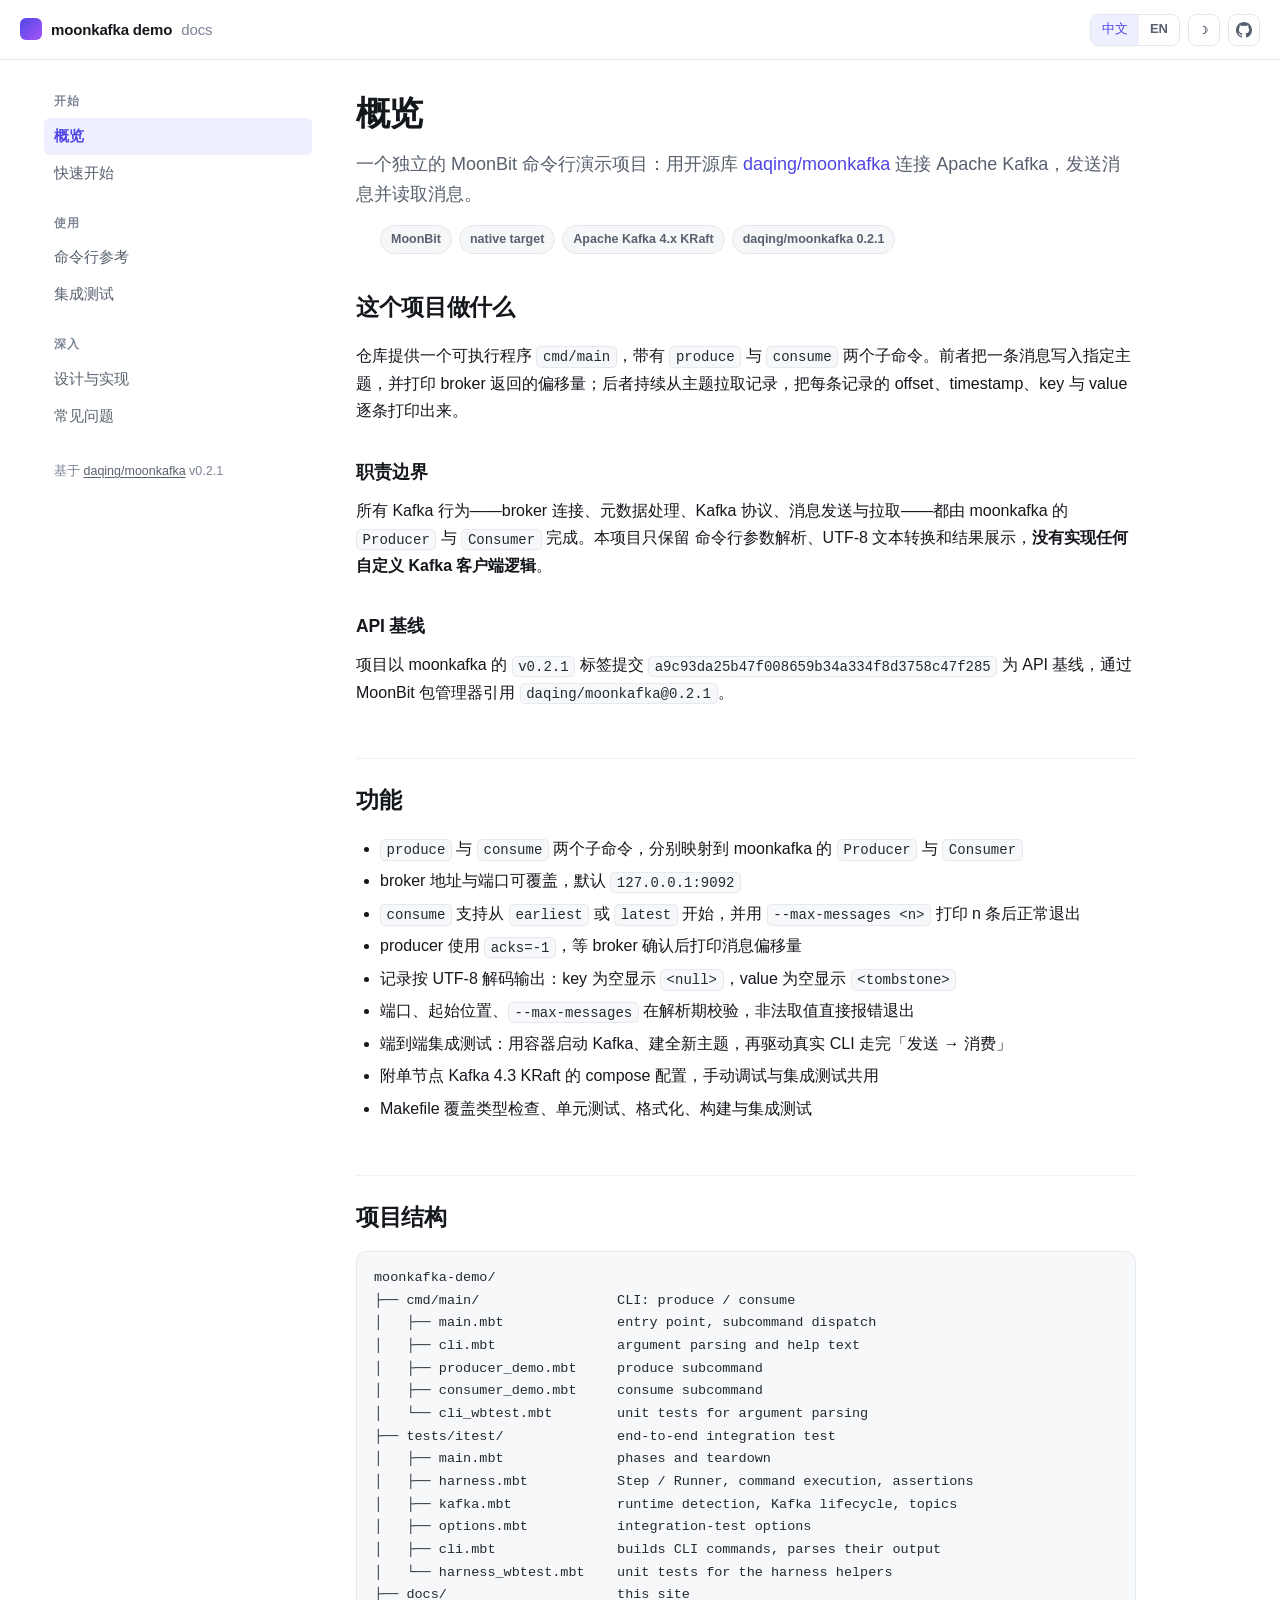
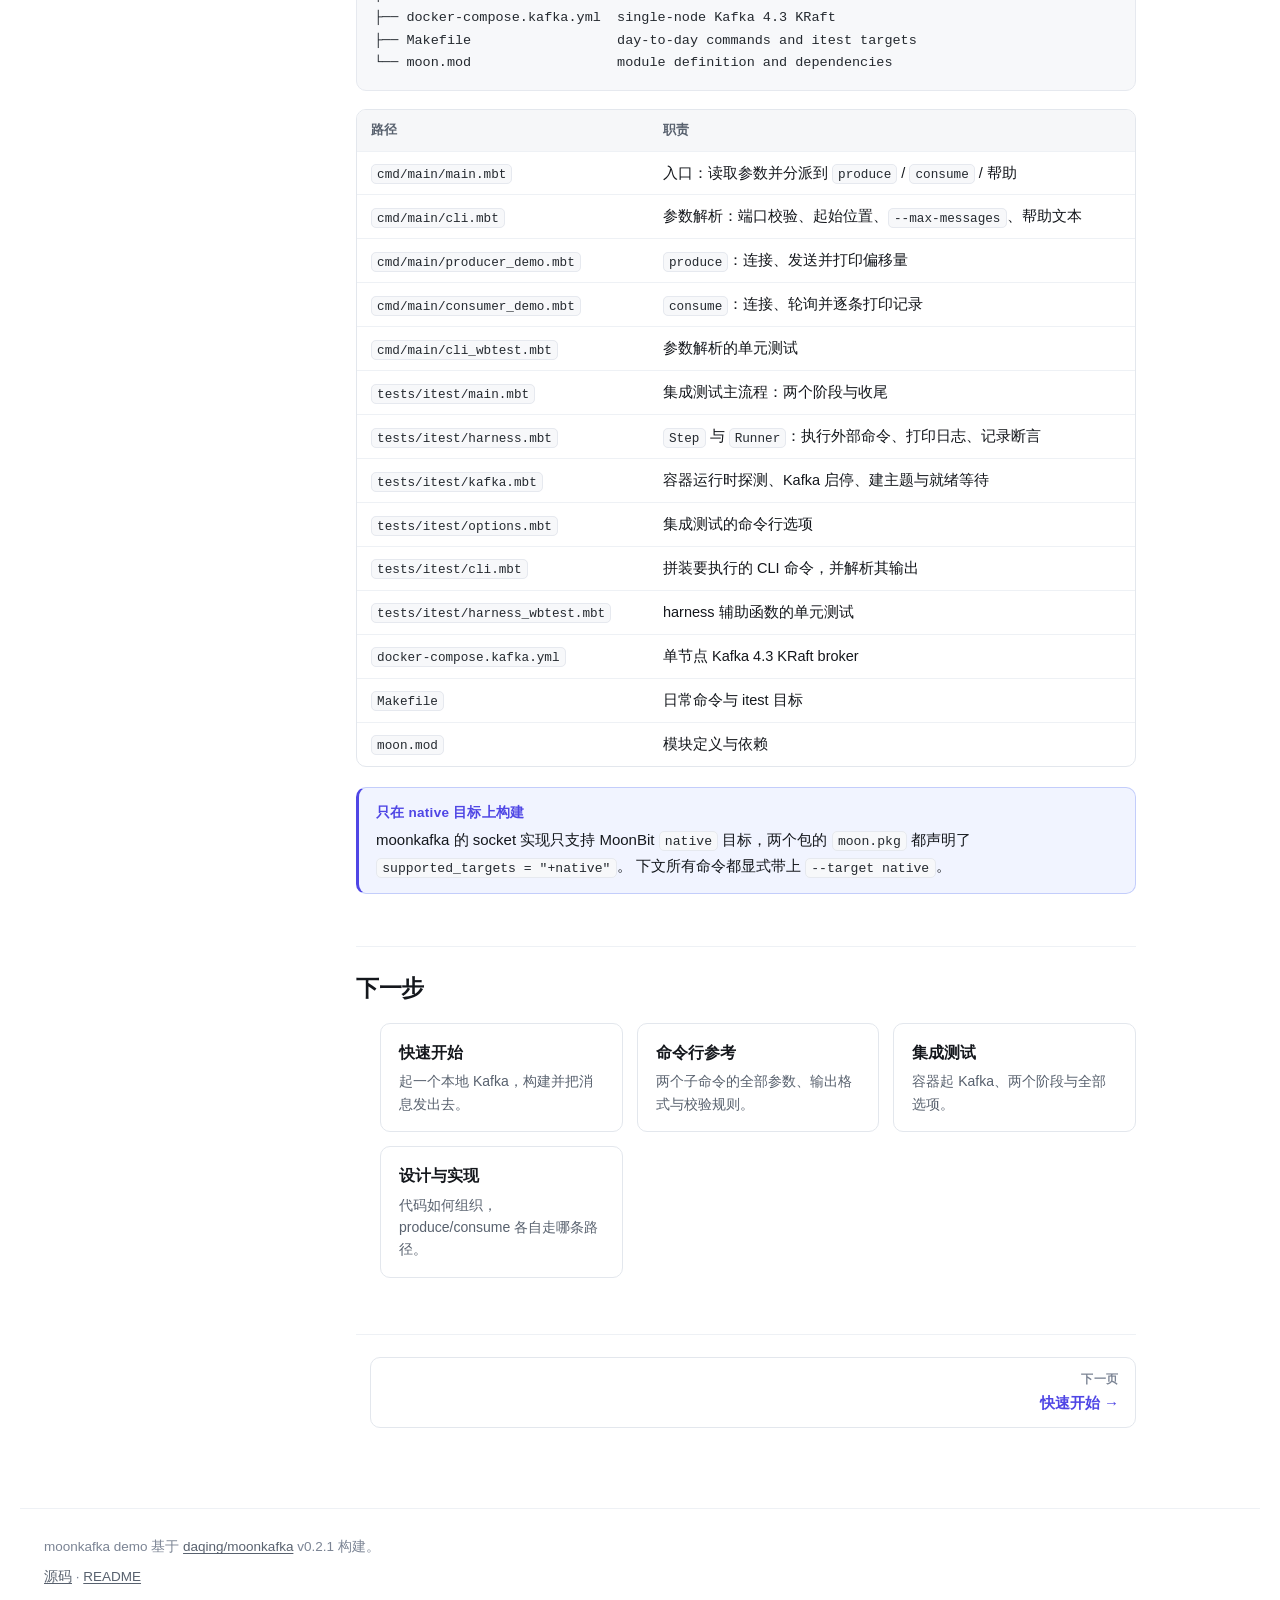
==== docs/index.html @ 9e9f8813 "Add bilingual GitHub Pages documentation site A static, hand-written documentation site under docs/," ====
<!doctype html>
<html lang="zh-CN" data-lang="zh">
<head>
<meta charset="utf-8">
<meta name="viewport" content="width=device-width, initial-scale=1">
<title>概览 · moonkafka demo</title>
<meta name="description" content="用 MoonBit 与 daqing/moonkafka 连接 Apache Kafka 的生产者/消费者演示项目。">
<script>
  (function () {
    var root = document.documentElement;
    var theme = null, lang = null;
    try {
      theme = localStorage.getItem("moonkafka-demo-theme");
      lang = localStorage.getItem("moonkafka-demo-lang");
    } catch (e) {}
    if (theme !== "light" && theme !== "dark") {
      theme = window.matchMedia("(prefers-color-scheme: dark)").matches ? "dark" : "light";
    }
    lang = lang === "en" ? "en" : "zh";
    root.setAttribute("data-theme", theme);
    root.setAttribute("data-lang", lang);
    root.setAttribute("lang", lang === "en" ? "en" : "zh-CN");
  })();
</script>
<link rel="stylesheet" href="assets/style.css">
</head>
<body>

<header class="site-header">
  <a class="brand" href="index.html">
    <span class="brand-mark" aria-hidden="true"></span>
    moonkafka demo<span class="brand-sub">docs</span>
  </a>
  <span class="header-spacer"></span>
  <div class="header-actions">
    <button class="nav-toggle" type="button" aria-expanded="false" aria-controls="sidebar">☰</button>
    <div class="lang-switch" role="group" aria-label="切换到英文">
      <button type="button" data-lang-set="zh" aria-pressed="true">中文</button>
      <button type="button" data-lang-set="en" aria-pressed="false">EN</button>
    </div>
    <button class="theme-toggle" type="button">☽</button>
    <a class="icon-link" href="https://github.com/daqing/moonkafka-demo" aria-label="GitHub">
      <svg viewBox="0 0 16 16" width="16" height="16" aria-hidden="true" fill="currentColor"><path d="M8 0C3.58 0 0 3.58 0 8c0 3.54 2.29 6.53 5.47 7.59.4.07.55-.17.55-.38 0-.19-.01-.82-.01-1.49-2.01.37-2.53-.49-2.69-.94-.09-.23-.48-.94-.82-1.13-.28-.15-.68-.52-.01-.53.63-.01 1.08.58 1.23.82.72 1.21 1.87.87 2.33.66.07-.52.28-.87.51-1.07-1.78-.2-3.64-.89-3.64-3.95 0-.87.31-1.59.82-2.15-.08-.2-.36-1.02.08-2.12 0 0 .67-.21 2.2.82.64-.18 1.32-.27 2-.27s1.36.09 2 .27c1.53-1.04 2.2-.82 2.2-.82.44 1.1.16 1.92.08 2.12.51.56.82 1.27.82 2.15 0 3.07-1.87 3.75-3.65 3.95.29.25.54.73.54 1.48 0 1.07-.01 1.93-.01 2.2 0 .21.15.46.55.38A8.01 8.01 0 0 0 16 8c0-4.42-3.58-8-8-8Z"/></svg>
    </a>
  </div>
</header>

<div class="layout">

  <nav class="sidebar" id="sidebar">
    <div class="nav-group">
      <p class="nav-group-title"><span data-l="zh">开始</span><span data-l="en">Start</span></p>
      <a class="active" href="index.html"><span data-l="zh">概览</span><span data-l="en">Overview</span></a>
      <a href="getting-started.html"><span data-l="zh">快速开始</span><span data-l="en">Getting started</span></a>
    </div>
    <div class="nav-group">
      <p class="nav-group-title"><span data-l="zh">使用</span><span data-l="en">Usage</span></p>
      <a href="cli.html"><span data-l="zh">命令行参考</span><span data-l="en">CLI reference</span></a>
      <a href="itest.html"><span data-l="zh">集成测试</span><span data-l="en">Integration test</span></a>
    </div>
    <div class="nav-group">
      <p class="nav-group-title"><span data-l="zh">深入</span><span data-l="en">Internals</span></p>
      <a href="architecture.html"><span data-l="zh">设计与实现</span><span data-l="en">Design</span></a>
      <a href="troubleshooting.html"><span data-l="zh">常见问题</span><span data-l="en">Troubleshooting</span></a>
    </div>
    <p class="sidebar-foot">
      <span data-l="zh">基于 <a href="https://github.com/daqing/moonkafka">daqing/moonkafka</a> v0.2.1</span>
      <span data-l="en">Built on <a href="https://github.com/daqing/moonkafka">daqing/moonkafka</a> v0.2.1</span>
    </p>
  </nav>

  <main class="content">

    <div class="hero">
      <h1><span data-l="zh">概览</span><span data-l="en">Overview</span></h1>
      <p class="lead" data-l="zh">
        一个独立的 MoonBit 命令行演示项目：用开源库
        <a href="https://github.com/daqing/moonkafka">daqing/moonkafka</a>
        连接 Apache Kafka，发送消息并读取消息。
      </p>
      <p class="lead" data-l="en">
        A standalone MoonBit command-line demo that uses the open-source
        <a href="https://github.com/daqing/moonkafka">daqing/moonkafka</a>
        library to connect to Apache Kafka, produce messages and consume them.
      </p>
      <ul class="badges">
        <li>MoonBit</li>
        <li>native target</li>
        <li>Apache Kafka 4.x KRaft</li>
        <li>daqing/moonkafka 0.2.1</li>
      </ul>
    </div>

    <h2><span data-l="zh">这个项目做什么</span><span data-l="en">What it does</span></h2>

    <p data-l="zh">
      仓库提供一个可执行程序 <code>cmd/main</code>，带有 <code>produce</code> 与
      <code>consume</code> 两个子命令。前者把一条消息写入指定主题，并打印 broker
      返回的偏移量；后者持续从主题拉取记录，把每条记录的 offset、timestamp、key 与
      value 逐条打印出来。
    </p>
    <p data-l="en">
      The repository ships one executable, <code>cmd/main</code>, with two
      subcommands. <code>produce</code> writes a single message to a topic and
      prints the offset the broker assigned. <code>consume</code> keeps polling a
      topic and prints each record's offset, timestamp, key and value.
    </p>

    <h3><span data-l="zh">职责边界</span><span data-l="en">Where the boundary is</span></h3>

    <p data-l="zh">
      所有 Kafka 行为——broker 连接、元数据处理、Kafka 协议、消息发送与拉取——都由
      moonkafka 的 <code>Producer</code> 与 <code>Consumer</code> 完成。本项目只保留
      命令行参数解析、UTF-8 文本转换和结果展示，<strong>没有实现任何自定义 Kafka
      客户端逻辑</strong>。
    </p>
    <p data-l="en">
      Every Kafka behaviour — broker connection, metadata handling, the Kafka
      protocol, producing and fetching — comes from moonkafka's
      <code>Producer</code> and <code>Consumer</code>. What is left here is
      argument parsing, UTF-8 conversion and result rendering: <strong>no custom
      Kafka client logic</strong> is implemented.
    </p>

    <h3><span data-l="zh">API 基线</span><span data-l="en">API baseline</span></h3>

    <p data-l="zh">
      项目以 moonkafka 的 <code>v0.2.1</code> 标签提交
      <code>a9c93da25b47f008659b34a334f8d3758c47f285</code> 为 API 基线，通过 MoonBit
      包管理器引用 <code>daqing/moonkafka@0.2.1</code>。
    </p>
    <p data-l="en">
      The project takes moonkafka's <code>v0.2.1</code> tag — commit
      <code>a9c93da25b47f008659b34a334f8d3758c47f285</code> — as its API baseline,
      pulling it in as <code>daqing/moonkafka@0.2.1</code> through the MoonBit
      package manager.
    </p>

    <h2><span data-l="zh">功能</span><span data-l="en">Features</span></h2>

    <ul data-l="zh">
      <li><code>produce</code> 与 <code>consume</code> 两个子命令，分别映射到 moonkafka 的 <code>Producer</code> 与 <code>Consumer</code></li>
      <li>broker 地址与端口可覆盖，默认 <code>127.0.0.1:9092</code></li>
      <li><code>consume</code> 支持从 <code>earliest</code> 或 <code>latest</code> 开始，并用 <code>--max-messages &lt;n&gt;</code> 打印 n 条后正常退出</li>
      <li>producer 使用 <code>acks=-1</code>，等 broker 确认后打印消息偏移量</li>
      <li>记录按 UTF-8 解码输出：key 为空显示 <code>&lt;null&gt;</code>，value 为空显示 <code>&lt;tombstone&gt;</code></li>
      <li>端口、起始位置、<code>--max-messages</code> 在解析期校验，非法取值直接报错退出</li>
      <li>端到端集成测试：用容器启动 Kafka、建全新主题，再驱动真实 CLI 走完「发送 → 消费」</li>
      <li>附单节点 Kafka 4.3 KRaft 的 compose 配置，手动调试与集成测试共用</li>
      <li>Makefile 覆盖类型检查、单元测试、格式化、构建与集成测试</li>
    </ul>
    <ul data-l="en">
      <li><code>produce</code> and <code>consume</code> subcommands, mapping onto moonkafka's <code>Producer</code> and <code>Consumer</code></li>
      <li>Broker host and port are overridable; the defaults are <code>127.0.0.1:9092</code></li>
      <li><code>consume</code> starts from <code>earliest</code> or <code>latest</code>, and <code>--max-messages &lt;n&gt;</code> exits cleanly after printing n records</li>
      <li>The producer uses <code>acks=-1</code> and prints the offset the broker acknowledged</li>
      <li>Records are decoded as UTF-8: an empty key prints as <code>&lt;null&gt;</code>, an empty value as <code>&lt;tombstone&gt;</code></li>
      <li>Ports, start position and <code>--max-messages</code> are validated while parsing; a bad value fails fast</li>
      <li>An end-to-end integration test that starts Kafka in a container, creates fresh topics and drives the real CLI through produce → consume</li>
      <li>A single-node Kafka 4.3 KRaft compose file shared by manual debugging and the integration test</li>
      <li>Make targets for type-checking, unit tests, formatting, building and the integration test</li>
    </ul>

    <h2><span data-l="zh">项目结构</span><span data-l="en">Project layout</span></h2>

<pre><code>moonkafka-demo/
├── cmd/main/                 CLI: produce / consume
│   ├── main.mbt              entry point, subcommand dispatch
│   ├── cli.mbt               argument parsing and help text
│   ├── producer_demo.mbt     produce subcommand
│   ├── consumer_demo.mbt     consume subcommand
│   └── cli_wbtest.mbt        unit tests for argument parsing
├── tests/itest/              end-to-end integration test
│   ├── main.mbt              phases and teardown
│   ├── harness.mbt           Step / Runner, command execution, assertions
│   ├── kafka.mbt             runtime detection, Kafka lifecycle, topics
│   ├── options.mbt           integration-test options
│   ├── cli.mbt               builds CLI commands, parses their output
│   └── harness_wbtest.mbt    unit tests for the harness helpers
├── docs/                     this site
├── docker-compose.kafka.yml  single-node Kafka 4.3 KRaft
├── Makefile                  day-to-day commands and itest targets
└── moon.mod                  module definition and dependencies</code></pre>

    <div class="table-wrap" data-l="zh">
      <table>
        <thead><tr><th>路径</th><th>职责</th></tr></thead>
        <tbody>
          <tr><td><code>cmd/main/main.mbt</code></td><td>入口：读取参数并分派到 <code>produce</code> / <code>consume</code> / 帮助</td></tr>
          <tr><td><code>cmd/main/cli.mbt</code></td><td>参数解析：端口校验、起始位置、<code>--max-messages</code>、帮助文本</td></tr>
          <tr><td><code>cmd/main/producer_demo.mbt</code></td><td><code>produce</code>：连接、发送并打印偏移量</td></tr>
          <tr><td><code>cmd/main/consumer_demo.mbt</code></td><td><code>consume</code>：连接、轮询并逐条打印记录</td></tr>
          <tr><td><code>cmd/main/cli_wbtest.mbt</code></td><td>参数解析的单元测试</td></tr>
          <tr><td><code>tests/itest/main.mbt</code></td><td>集成测试主流程：两个阶段与收尾</td></tr>
          <tr><td><code>tests/itest/harness.mbt</code></td><td><code>Step</code> 与 <code>Runner</code>：执行外部命令、打印日志、记录断言</td></tr>
          <tr><td><code>tests/itest/kafka.mbt</code></td><td>容器运行时探测、Kafka 启停、建主题与就绪等待</td></tr>
          <tr><td><code>tests/itest/options.mbt</code></td><td>集成测试的命令行选项</td></tr>
          <tr><td><code>tests/itest/cli.mbt</code></td><td>拼装要执行的 CLI 命令，并解析其输出</td></tr>
          <tr><td><code>tests/itest/harness_wbtest.mbt</code></td><td>harness 辅助函数的单元测试</td></tr>
          <tr><td><code>docker-compose.kafka.yml</code></td><td>单节点 Kafka 4.3 KRaft broker</td></tr>
          <tr><td><code>Makefile</code></td><td>日常命令与 itest 目标</td></tr>
          <tr><td><code>moon.mod</code></td><td>模块定义与依赖</td></tr>
        </tbody>
      </table>
    </div>
    <div class="table-wrap" data-l="en">
      <table>
        <thead><tr><th>Path</th><th>Responsibility</th></tr></thead>
        <tbody>
          <tr><td><code>cmd/main/main.mbt</code></td><td>Entry point: dispatch to <code>produce</code> / <code>consume</code> / help</td></tr>
          <tr><td><code>cmd/main/cli.mbt</code></td><td>Argument parsing: port validation, start position, <code>--max-messages</code>, help text</td></tr>
          <tr><td><code>cmd/main/producer_demo.mbt</code></td><td><code>produce</code>: connect, send, print the offset</td></tr>
          <tr><td><code>cmd/main/consumer_demo.mbt</code></td><td><code>consume</code>: connect, poll, print each record</td></tr>
          <tr><td><code>cmd/main/cli_wbtest.mbt</code></td><td>Unit tests for argument parsing</td></tr>
          <tr><td><code>tests/itest/main.mbt</code></td><td>Integration-test flow: both phases and teardown</td></tr>
          <tr><td><code>tests/itest/harness.mbt</code></td><td><code>Step</code> and <code>Runner</code>: run external commands, log, record assertions</td></tr>
          <tr><td><code>tests/itest/kafka.mbt</code></td><td>Container-runtime detection, Kafka lifecycle, topic creation and readiness</td></tr>
          <tr><td><code>tests/itest/options.mbt</code></td><td>Integration-test command-line options</td></tr>
          <tr><td><code>tests/itest/cli.mbt</code></td><td>Builds the CLI commands to run and parses their output</td></tr>
          <tr><td><code>tests/itest/harness_wbtest.mbt</code></td><td>Unit tests for the harness helpers</td></tr>
          <tr><td><code>docker-compose.kafka.yml</code></td><td>Single-node Kafka 4.3 KRaft broker</td></tr>
          <tr><td><code>Makefile</code></td><td>Day-to-day commands and itest targets</td></tr>
          <tr><td><code>moon.mod</code></td><td>Module definition and dependencies</td></tr>
        </tbody>
      </table>
    </div>

    <div class="callout note" data-l="zh">
      <span class="callout-title">只在 native 目标上构建</span>
      moonkafka 的 socket 实现只支持 MoonBit <code>native</code> 目标，两个包的
      <code>moon.pkg</code> 都声明了 <code>supported_targets = "+native"</code>。
      下文所有命令都显式带上 <code>--target native</code>。
    </div>
    <div class="callout note" data-l="en">
      <span class="callout-title">Native target only</span>
      moonkafka's socket layer supports the MoonBit <code>native</code> target only,
      and both packages declare <code>supported_targets = "+native"</code>. Every
      command below passes <code>--target native</code> explicitly.
    </div>

    <h2><span data-l="zh">下一步</span><span data-l="en">Next steps</span></h2>

    <ul class="card-grid" data-l="zh">
      <li><a class="card" href="getting-started.html"><span class="card-title">快速开始</span><span class="card-desc">起一个本地 Kafka，构建并把消息发出去。</span></a></li>
      <li><a class="card" href="cli.html"><span class="card-title">命令行参考</span><span class="card-desc">两个子命令的全部参数、输出格式与校验规则。</span></a></li>
      <li><a class="card" href="itest.html"><span class="card-title">集成测试</span><span class="card-desc">容器起 Kafka、两个阶段与全部选项。</span></a></li>
      <li><a class="card" href="architecture.html"><span class="card-title">设计与实现</span><span class="card-desc">代码如何组织，produce/consume 各自走哪条路径。</span></a></li>
    </ul>
    <ul class="card-grid" data-l="en">
      <li><a class="card" href="getting-started.html"><span class="card-title">Getting started</span><span class="card-desc">Bring up a local Kafka, build, and send your first message.</span></a></li>
      <li><a class="card" href="cli.html"><span class="card-title">CLI reference</span><span class="card-desc">Every argument, output format and validation rule for both subcommands.</span></a></li>
      <li><a class="card" href="itest.html"><span class="card-title">Integration test</span><span class="card-desc">Container-managed Kafka, both phases, and every option.</span></a></li>
      <li><a class="card" href="architecture.html"><span class="card-title">Design</span><span class="card-desc">How the code is organised and what each command actually does.</span></a></li>
    </ul>

    <div class="pager">
      <span></span>
      <a class="pager-next" href="getting-started.html">
        <span class="pager-label"><span data-l="zh">下一页</span><span data-l="en">Next</span></span>
        <span class="pager-title"><span data-l="zh">快速开始 →</span><span data-l="en">Getting started →</span></span>
      </a>
    </div>

  </main>
</div>

<footer class="site-footer">
  <p>
    <span data-l="zh">moonkafka demo 基于 <a href="https://github.com/daqing/moonkafka">daqing/moonkafka</a> v0.2.1 构建。</span>
    <span data-l="en">moonkafka demo is built on <a href="https://github.com/daqing/moonkafka">daqing/moonkafka</a> v0.2.1.</span>
  </p>
  <p>
    <a href="https://github.com/daqing/moonkafka-demo"><span data-l="zh">源码</span><span data-l="en">Source</span></a>
    ·
    <a href="https://github.com/daqing/moonkafka-demo/blob/main/README.md">README</a>
  </p>
</footer>

<script src="assets/site.js"></script>
</body>
</html>
---- docs/assets/style.css ----
/* moonkafka demo — documentation site */

*,
*::before,
*::after {
  box-sizing: border-box;
}

:root {
  color-scheme: light;

  --bg: #ffffff;
  --bg-soft: #f6f7f9;
  --surface: #ffffff;
  --text: #14171c;
  --text-muted: #58616e;
  --text-faint: #7b8494;
  --border: #e3e7ed;
  --border-soft: #eef1f5;

  --accent: #4f46e5;
  --accent-hover: #4338ca;
  --accent-soft: #eef0ff;

  --code-bg: #f7f8fa;
  --code-border: #e6e9ef;
  --code-text: #24292f;

  --note-bg: #f1f4ff;
  --note-border: #c3cdfb;
  --note-mark: #4f46e5;
  --warn-bg: #fff8ec;
  --warn-border: #f6d69b;
  --warn-mark: #b45309;
  --tip-bg: #eefaf3;
  --tip-border: #a9e0c3;
  --tip-mark: #0f7a4a;

  --shadow: 0 1px 2px rgba(16, 24, 40, 0.04), 0 10px 28px rgba(16, 24, 40, 0.06);

  --radius: 10px;
  --radius-sm: 6px;
  --header-h: 60px;
  --sidebar-w: 268px;

  --font-sans:
    -apple-system, BlinkMacSystemFont, "Segoe UI", "PingFang SC",
    "Hiragino Sans GB", "Microsoft YaHei", "Noto Sans SC", Roboto, Helvetica,
    Arial, sans-serif;
  --font-mono:
    ui-monospace, SFMono-Regular, "SF Mono", Menlo, Consolas,
    "Liberation Mono", "Courier New", monospace;
}

:root[data-theme="dark"] {
  color-scheme: dark;

  --bg: #0e1116;
  --bg-soft: #141821;
  --surface: #141821;
  --text: #e7eaef;
  --text-muted: #99a3b0;
  --text-faint: #78828f;
  --border: #242a35;
  --border-soft: #1c222b;

  --accent: #8b90f7;
  --accent-hover: #a5a9fa;
  --accent-soft: #1c2033;

  --code-bg: #12161d;
  --code-border: #242a35;
  --code-text: #d7dce4;

  --note-bg: #161b2c;
  --note-border: #2c3560;
  --note-mark: #8b90f7;
  --warn-bg: #241c11;
  --warn-border: #4d3a1b;
  --warn-mark: #e0a458;
  --tip-bg: #102019;
  --tip-border: #1e4433;
  --tip-mark: #4ec98a;

  --shadow: 0 1px 2px rgba(0, 0, 0, 0.3), 0 10px 28px rgba(0, 0, 0, 0.35);
}

html {
  -webkit-text-size-adjust: 100%;
  scroll-behavior: smooth;
  scroll-padding-top: calc(var(--header-h) + 20px);
}

body {
  margin: 0;
  background: var(--bg);
  color: var(--text);
  font-family: var(--font-sans);
  font-size: 16px;
  line-height: 1.72;
  -webkit-font-smoothing: antialiased;
}

/* Hidden-by-default language blocks are the only thing the toggle controls. */
:root[data-lang="zh"] [data-l="en"],
:root[data-lang="en"] [data-l="zh"] {
  display: none !important;
}

/* ---------- header ---------- */

.site-header {
  position: sticky;
  top: 0;
  z-index: 30;
  height: var(--header-h);
  display: flex;
  align-items: center;
  gap: 16px;
  padding: 0 20px;
  background: color-mix(in srgb, var(--bg) 88%, transparent);
  backdrop-filter: saturate(180%) blur(12px);
  border-bottom: 1px solid var(--border);
}

.brand {
  display: flex;
  align-items: center;
  gap: 9px;
  font-weight: 650;
  font-size: 15px;
  letter-spacing: -0.01em;
  color: var(--text);
  text-decoration: none;
  white-space: nowrap;
}

.brand-mark {
  width: 22px;
  height: 22px;
  border-radius: 6px;
  background: linear-gradient(135deg, var(--accent), #a855f7);
  flex: none;
}

.brand-sub {
  color: var(--text-faint);
  font-weight: 450;
}

.header-spacer {
  flex: 1;
}

.header-actions {
  display: flex;
  align-items: center;
  gap: 8px;
}

.lang-switch,
.theme-toggle,
.icon-link,
.nav-toggle {
  display: inline-flex;
  align-items: center;
  justify-content: center;
  height: 32px;
  border-radius: 8px;
  border: 1px solid var(--border);
  background: var(--surface);
  color: var(--text-muted);
  font-family: inherit;
  font-size: 13px;
  font-weight: 550;
  text-decoration: none;
  cursor: pointer;
  transition: border-color 0.15s, color 0.15s, background 0.15s;
}

.lang-switch:hover,
.theme-toggle:hover,
.icon-link:hover,
.nav-toggle:hover {
  color: var(--text);
  border-color: var(--text-faint);
}

.lang-switch {
  padding: 0;
  overflow: hidden;
}

.lang-switch button {
  height: 100%;
  padding: 0 11px;
  border: 0;
  background: none;
  color: inherit;
  font: inherit;
  cursor: pointer;
}

.lang-switch button[aria-pressed="true"] {
  background: var(--accent-soft);
  color: var(--accent);
}

.theme-toggle,
.icon-link,
.nav-toggle {
  width: 32px;
}

.nav-toggle {
  display: none;
}

/* ---------- layout ---------- */

.layout {
  display: grid;
  grid-template-columns: var(--sidebar-w) minmax(0, 1fr);
  gap: 44px;
  max-width: 1240px;
  margin: 0 auto;
  padding: 32px 24px 80px;
  align-items: start;
}

.sidebar {
  position: sticky;
  top: calc(var(--header-h) + 32px);
  max-height: calc(100vh - var(--header-h) - 56px);
  overflow-y: auto;
  font-size: 14.5px;
}

.nav-group + .nav-group {
  margin-top: 22px;
}

.nav-group-title {
  margin: 0 0 6px;
  padding: 0 10px;
  font-size: 11.5px;
  font-weight: 650;
  letter-spacing: 0.07em;
  text-transform: uppercase;
  color: var(--text-faint);
}

.sidebar a {
  display: block;
  padding: 6px 10px;
  border-radius: var(--radius-sm);
  color: var(--text-muted);
  text-decoration: none;
  transition: background 0.13s, color 0.13s;
}

.sidebar a:hover {
  background: var(--bg-soft);
  color: var(--text);
}

.sidebar a.active {
  background: var(--accent-soft);
  color: var(--accent);
  font-weight: 600;
}

.sidebar-foot {
  margin-top: 26px;
  padding: 0 10px;
  font-size: 12.5px;
  line-height: 1.6;
  color: var(--text-faint);
}

.sidebar-foot a {
  display: inline;
  padding: 0;
  color: var(--text-muted);
  text-decoration: underline;
  text-underline-offset: 2px;
}

/* ---------- content ---------- */

.content {
  min-width: 0;
  max-width: 780px;
}

.content h1 {
  margin: 0 0 14px;
  font-size: 34px;
  line-height: 1.25;
  font-weight: 700;
  letter-spacing: -0.022em;
}

.content h2 {
  margin: 52px 0 14px;
  padding-top: 22px;
  border-top: 1px solid var(--border-soft);
  font-size: 23px;
  font-weight: 650;
  letter-spacing: -0.014em;
}

.content h2:first-of-type {
  margin-top: 34px;
  padding-top: 0;
  border-top: 0;
}

.content h3 {
  margin: 32px 0 10px;
  font-size: 17.5px;
  font-weight: 650;
  letter-spacing: -0.008em;
}

.content p {
  margin: 0 0 16px;
}

.content ul,
.content ol {
  margin: 0 0 16px;
  padding-left: 24px;
}

.content li {
  margin: 5px 0;
}

.content li > ul,
.content li > ol {
  margin: 5px 0;
}

.content a {
  color: var(--accent);
  text-decoration: none;
  text-underline-offset: 2px;
}

.content a:hover {
  text-decoration: underline;
}

.lead {
  font-size: 18px;
  line-height: 1.68;
  color: var(--text-muted);
}

.content strong {
  font-weight: 650;
}

hr {
  height: 1px;
  margin: 40px 0;
  border: 0;
  background: var(--border-soft);
}

/* ---------- hero / badges ---------- */

.hero {
  margin-bottom: 30px;
}

.badges {
  display: flex;
  flex-wrap: wrap;
  gap: 7px;
  margin: 18px 0 0;
  padding: 0;
  list-style: none;
}

.badges li {
  margin: 0;
  padding: 3px 10px;
  border: 1px solid var(--border);
  border-radius: 999px;
  background: var(--bg-soft);
  font-size: 12.5px;
  font-weight: 550;
  color: var(--text-muted);
}

/* ---------- code ---------- */

code {
  font-family: var(--font-mono);
  font-size: 0.875em;
}

p code,
li code,
td code,
th code,
.callout code,
.badges code {
  padding: 0.12em 0.4em;
  border: 1px solid var(--code-border);
  border-radius: 5px;
  background: var(--code-bg);
  color: var(--code-text);
  white-space: nowrap;
}

pre {
  margin: 0 0 18px;
  padding: 15px 17px;
  overflow-x: auto;
  border: 1px solid var(--code-border);
  border-radius: var(--radius);
  background: var(--code-bg);
  font-family: var(--font-mono);
  font-size: 13.5px;
  line-height: 1.68;
  color: var(--code-text);
  tab-size: 2;
}

pre code {
  padding: 0;
  border: 0;
  background: none;
  font-size: inherit;
  white-space: pre;
}

/* Wrapped around every <pre> by site.js so the copy button can sit outside the
   scroll container instead of scrolling away with the code. */
.pre-block {
  position: relative;
  margin: 0 0 18px;
}

.pre-block pre {
  margin: 0;
  padding-right: 62px;
}

.copy-btn {
  position: absolute;
  top: 9px;
  right: 9px;
  padding: 3px 9px;
  border: 1px solid var(--code-border);
  border-radius: 6px;
  background: var(--surface);
  color: var(--text-faint);
  font-family: var(--font-sans);
  font-size: 11.5px;
  font-weight: 600;
  cursor: pointer;
  opacity: 0;
  transition: opacity 0.15s, color 0.15s, border-color 0.15s;
}

.pre-block:hover .copy-btn,
.copy-btn:focus-visible,
.copy-btn.copied {
  opacity: 1;
}

.copy-btn:hover {
  color: var(--text);
  border-color: var(--text-faint);
}

.copy-btn.copied {
  color: var(--tip-mark);
  border-color: var(--tip-border);
}

@media (hover: none) {
  .copy-btn {
    opacity: 1;
  }
}

.code-label {
  display: block;
  margin: 22px 0 7px;
  font-size: 12px;
  font-weight: 650;
  letter-spacing: 0.05em;
  text-transform: uppercase;
  color: var(--text-faint);
}

.code-label + pre,
.code-label + .pre-block {
  margin-top: 0;
}

/* ---------- tables ---------- */

.table-wrap {
  margin: 0 0 20px;
  overflow-x: auto;
  border: 1px solid var(--border);
  border-radius: var(--radius);
}

table {
  width: 100%;
  border-collapse: collapse;
  font-size: 14.5px;
}

th,
td {
  padding: 9px 14px;
  text-align: left;
  vertical-align: top;
  border-bottom: 1px solid var(--border-soft);
}

th {
  background: var(--bg-soft);
  font-weight: 620;
  font-size: 13px;
  letter-spacing: 0.02em;
  color: var(--text-muted);
  white-space: nowrap;
}

tbody tr:last-child td {
  border-bottom: 0;
}

td code {
  white-space: nowrap;
}

/* ---------- callouts ---------- */

.callout {
  margin: 0 0 20px;
  padding: 13px 17px;
  border: 1px solid;
  border-left-width: 3px;
  border-radius: var(--radius);
  font-size: 15px;
}

.callout p:last-child,
.callout ul:last-child,
.callout ol:last-child {
  margin-bottom: 0;
}

.callout-title {
  display: block;
  margin-bottom: 3px;
  font-weight: 650;
  font-size: 13.5px;
  letter-spacing: 0.02em;
}

.note {
  background: var(--note-bg);
  border-color: var(--note-border);
  border-left-color: var(--note-mark);
}

.note .callout-title {
  color: var(--note-mark);
}

.warn {
  background: var(--warn-bg);
  border-color: var(--warn-border);
  border-left-color: var(--warn-mark);
}

.warn .callout-title {
  color: var(--warn-mark);
}

.tip {
  background: var(--tip-bg);
  border-color: var(--tip-border);
  border-left-color: var(--tip-mark);
}

.tip .callout-title {
  color: var(--tip-mark);
}

/* ---------- cards ---------- */

.card-grid {
  display: grid;
  grid-template-columns: repeat(auto-fit, minmax(230px, 1fr));
  gap: 14px;
  margin: 0 0 22px;
  padding: 0;
  list-style: none;
}

.card-grid li {
  margin: 0;
}

.card {
  display: block;
  height: 100%;
  padding: 16px 18px;
  border: 1px solid var(--border);
  border-radius: var(--radius);
  background: var(--surface);
  text-decoration: none;
  transition: border-color 0.15s, box-shadow 0.15s, transform 0.15s;
}

.card:hover {
  border-color: var(--accent);
  box-shadow: var(--shadow);
  transform: translateY(-1px);
  text-decoration: none;
}

.card-title {
  display: block;
  margin-bottom: 4px;
  font-weight: 650;
  font-size: 15.5px;
  color: var(--text);
}

.card-desc {
  display: block;
  font-size: 14px;
  line-height: 1.6;
  color: var(--text-muted);
}

/* ---------- pager ---------- */

.pager {
  display: flex;
  justify-content: space-between;
  gap: 14px;
  margin-top: 56px;
  padding-top: 22px;
  border-top: 1px solid var(--border-soft);
}

.pager a {
  flex: 1;
  min-width: 0;
  padding: 12px 16px;
  border: 1px solid var(--border);
  border-radius: var(--radius);
  text-decoration: none;
  transition: border-color 0.15s;
}

.pager a:hover {
  border-color: var(--accent);
  text-decoration: none;
}

.pager-next {
  text-align: right;
}

.pager-label {
  display: block;
  font-size: 11.5px;
  font-weight: 650;
  letter-spacing: 0.06em;
  text-transform: uppercase;
  color: var(--text-faint);
}

.pager-title {
  display: block;
  font-weight: 600;
  font-size: 15px;
  color: var(--accent);
}

/* ---------- footer ---------- */

.site-footer {
  max-width: 1240px;
  margin: 0 auto;
  padding: 26px 24px 44px;
  border-top: 1px solid var(--border-soft);
  font-size: 13.5px;
  color: var(--text-faint);
}

.site-footer p {
  margin: 0 0 6px;
}

.site-footer a {
  color: var(--text-muted);
  text-underline-offset: 2px;
}

/* ---------- responsive ---------- */

@media (max-width: 900px) {
  .layout {
    grid-template-columns: minmax(0, 1fr);
    gap: 0;
    padding: 22px 20px 64px;
  }

  .nav-toggle {
    display: inline-flex;
  }

  .sidebar {
    position: static;
    display: none;
    max-height: none;
    margin-bottom: 26px;
    padding-bottom: 20px;
    border-bottom: 1px solid var(--border);
  }

  .sidebar.open {
    display: block;
  }

  .content h1 {
    font-size: 28px;
  }

  .content h2 {
    font-size: 21px;
    margin-top: 42px;
  }

  .brand-sub {
    display: none;
  }

  .pager {
    flex-direction: column;
  }

  .pager-next {
    text-align: left;
  }
}

@media (prefers-reduced-motion: reduce) {
  html {
    scroll-behavior: auto;
  }

  *,
  *::before,
  *::after {
    transition-duration: 0.01ms !important;
    animation-duration: 0.01ms !important;
  }
}
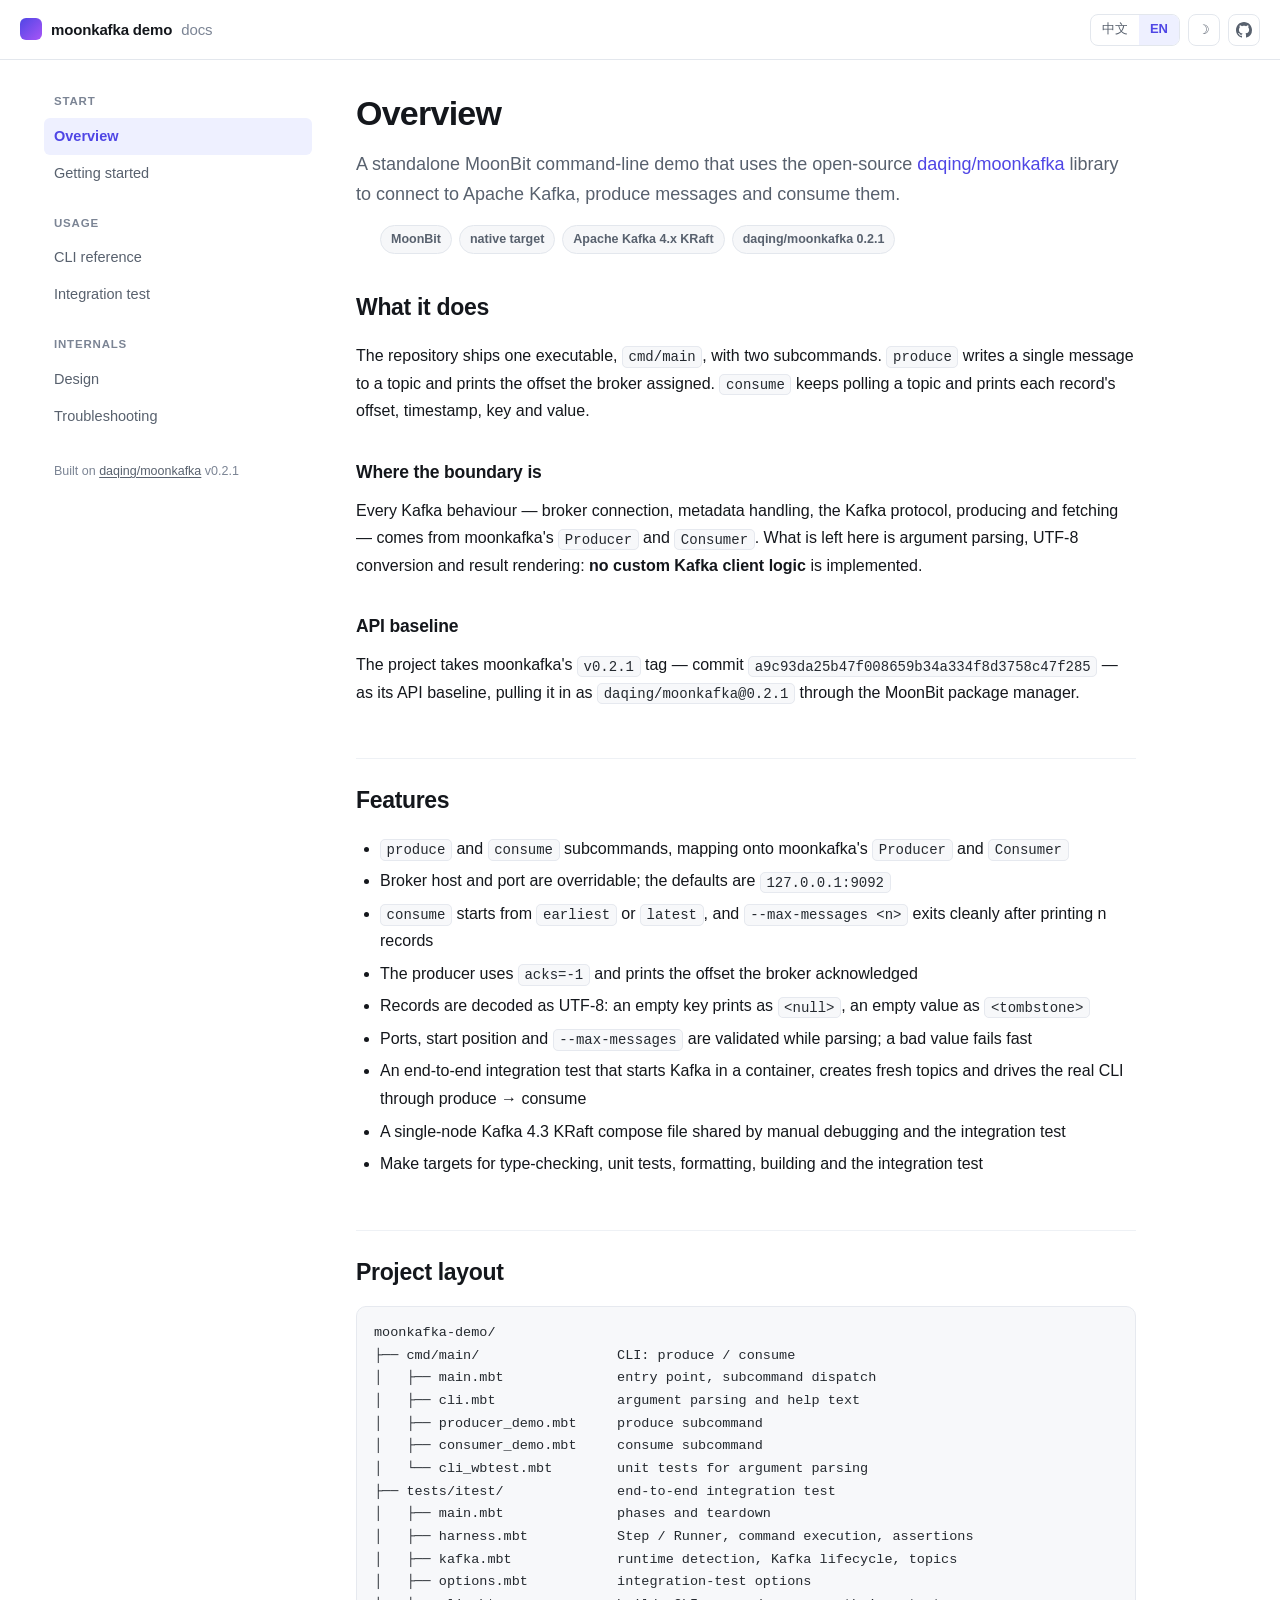
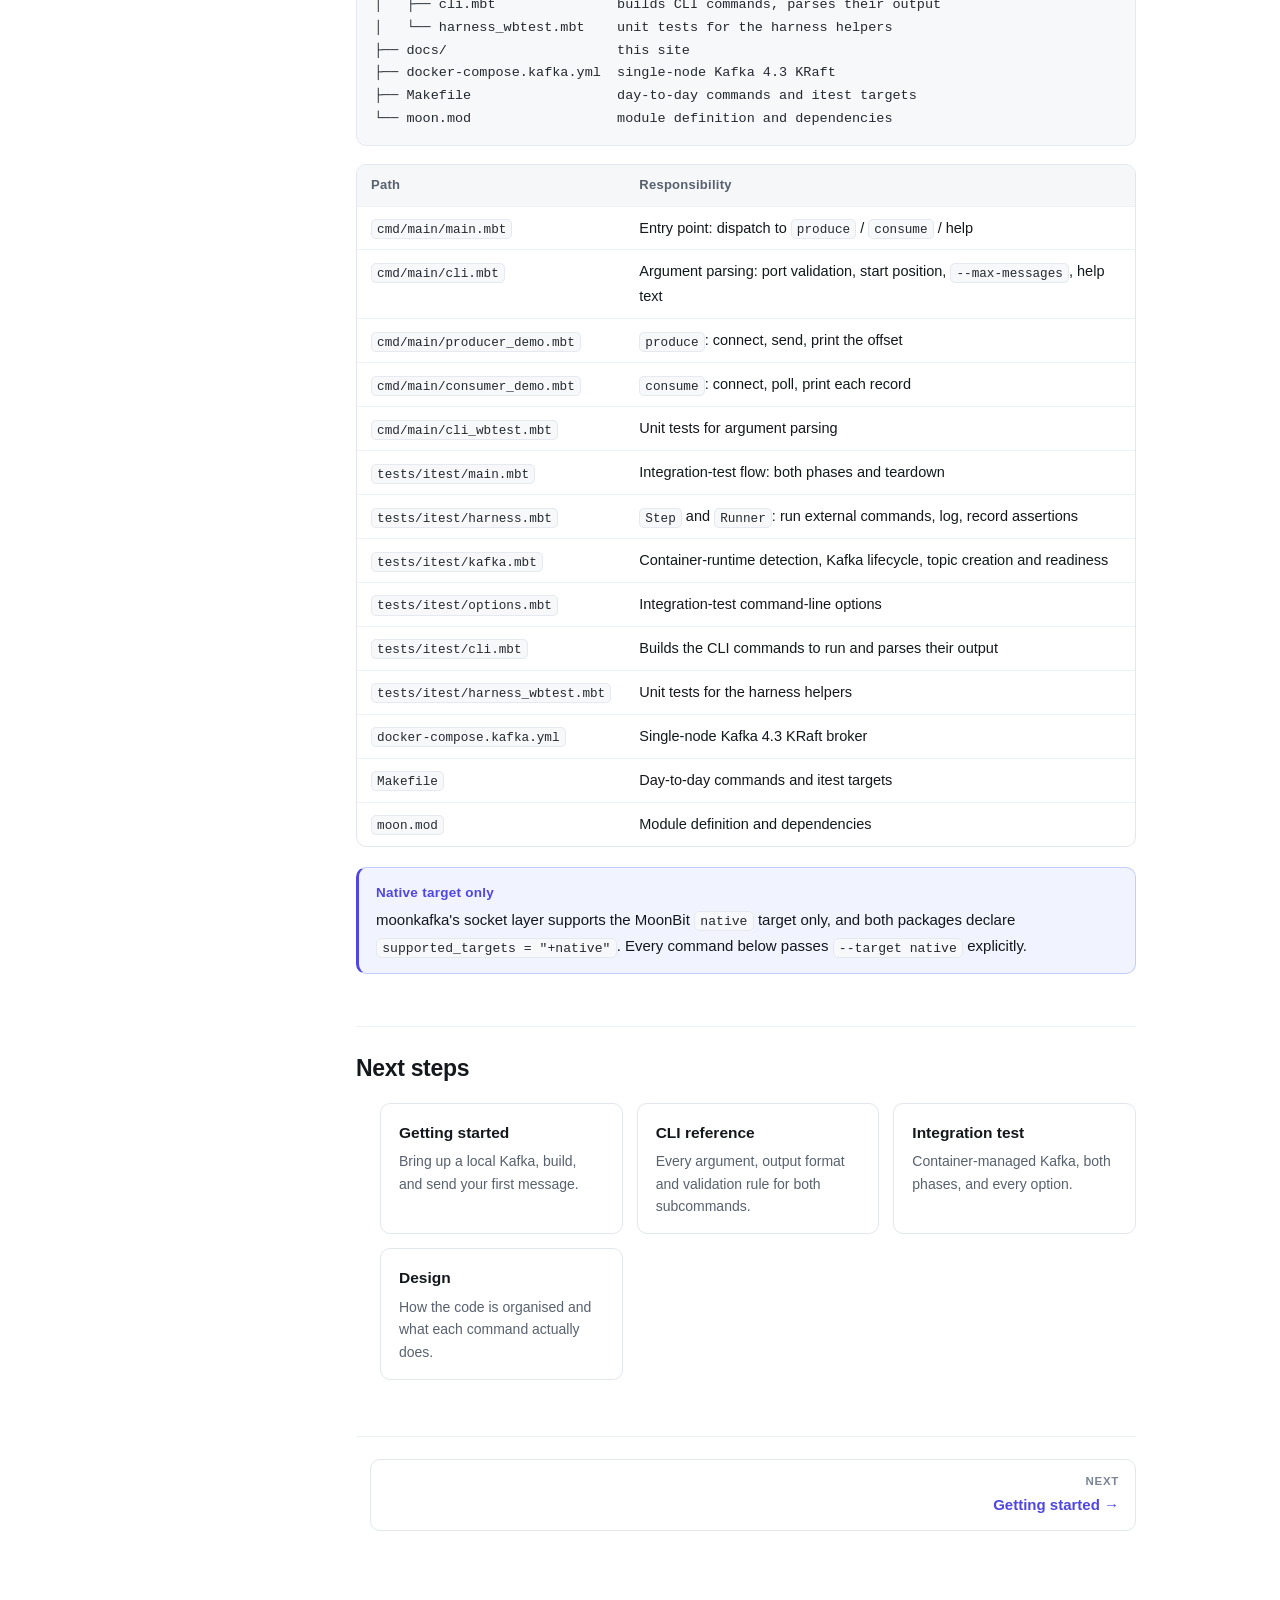
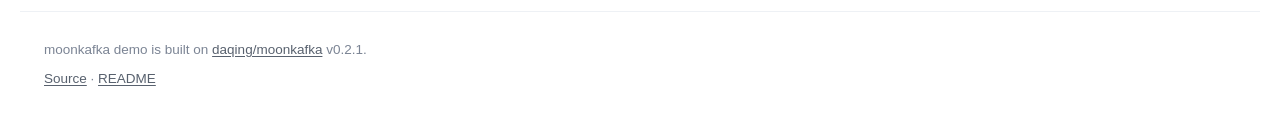
==== commit 410a1e1a: "Default the documentation site to English The site was Chinese-first; English is now what a fresh vi" ====
--- a/docs/index.html
+++ b/docs/index.html
@@ -1,10 +1,10 @@
 <!doctype html>
-<html lang="zh-CN" data-lang="zh">
+<html lang="en" data-lang="en" data-title-zh="概览 · moonkafka demo">
 <head>
 <meta charset="utf-8">
 <meta name="viewport" content="width=device-width, initial-scale=1">
-<title>概览 · moonkafka demo</title>
-<meta name="description" content="用 MoonBit 与 daqing/moonkafka 连接 Apache Kafka 的生产者/消费者演示项目。">
+<title>Overview · moonkafka demo</title>
+<meta name="description" content="A producer/consumer demo that connects to Apache Kafka with MoonBit and daqing/moonkafka.">
 <script>
   (function () {
     var root = document.documentElement;
@@ -16,7 +16,7 @@
     if (theme !== "light" && theme !== "dark") {
       theme = window.matchMedia("(prefers-color-scheme: dark)").matches ? "dark" : "light";
     }
-    lang = lang === "en" ? "en" : "zh";
+    lang = lang === "zh" ? "zh" : "en";
     root.setAttribute("data-theme", theme);
     root.setAttribute("data-lang", lang);
     root.setAttribute("lang", lang === "en" ? "en" : "zh-CN");
@@ -34,9 +34,9 @@
   <span class="header-spacer"></span>
   <div class="header-actions">
     <button class="nav-toggle" type="button" aria-expanded="false" aria-controls="sidebar">☰</button>
-    <div class="lang-switch" role="group" aria-label="切换到英文">
-      <button type="button" data-lang-set="zh" aria-pressed="true">中文</button>
-      <button type="button" data-lang-set="en" aria-pressed="false">EN</button>
+    <div class="lang-switch" role="group" aria-label="Switch to Chinese">
+      <button type="button" data-lang-set="zh" aria-pressed="false">中文</button>
+      <button type="button" data-lang-set="en" aria-pressed="true">EN</button>
     </div>
     <button class="theme-toggle" type="button">☽</button>
     <a class="icon-link" href="https://github.com/daqing/moonkafka-demo" aria-label="GitHub">
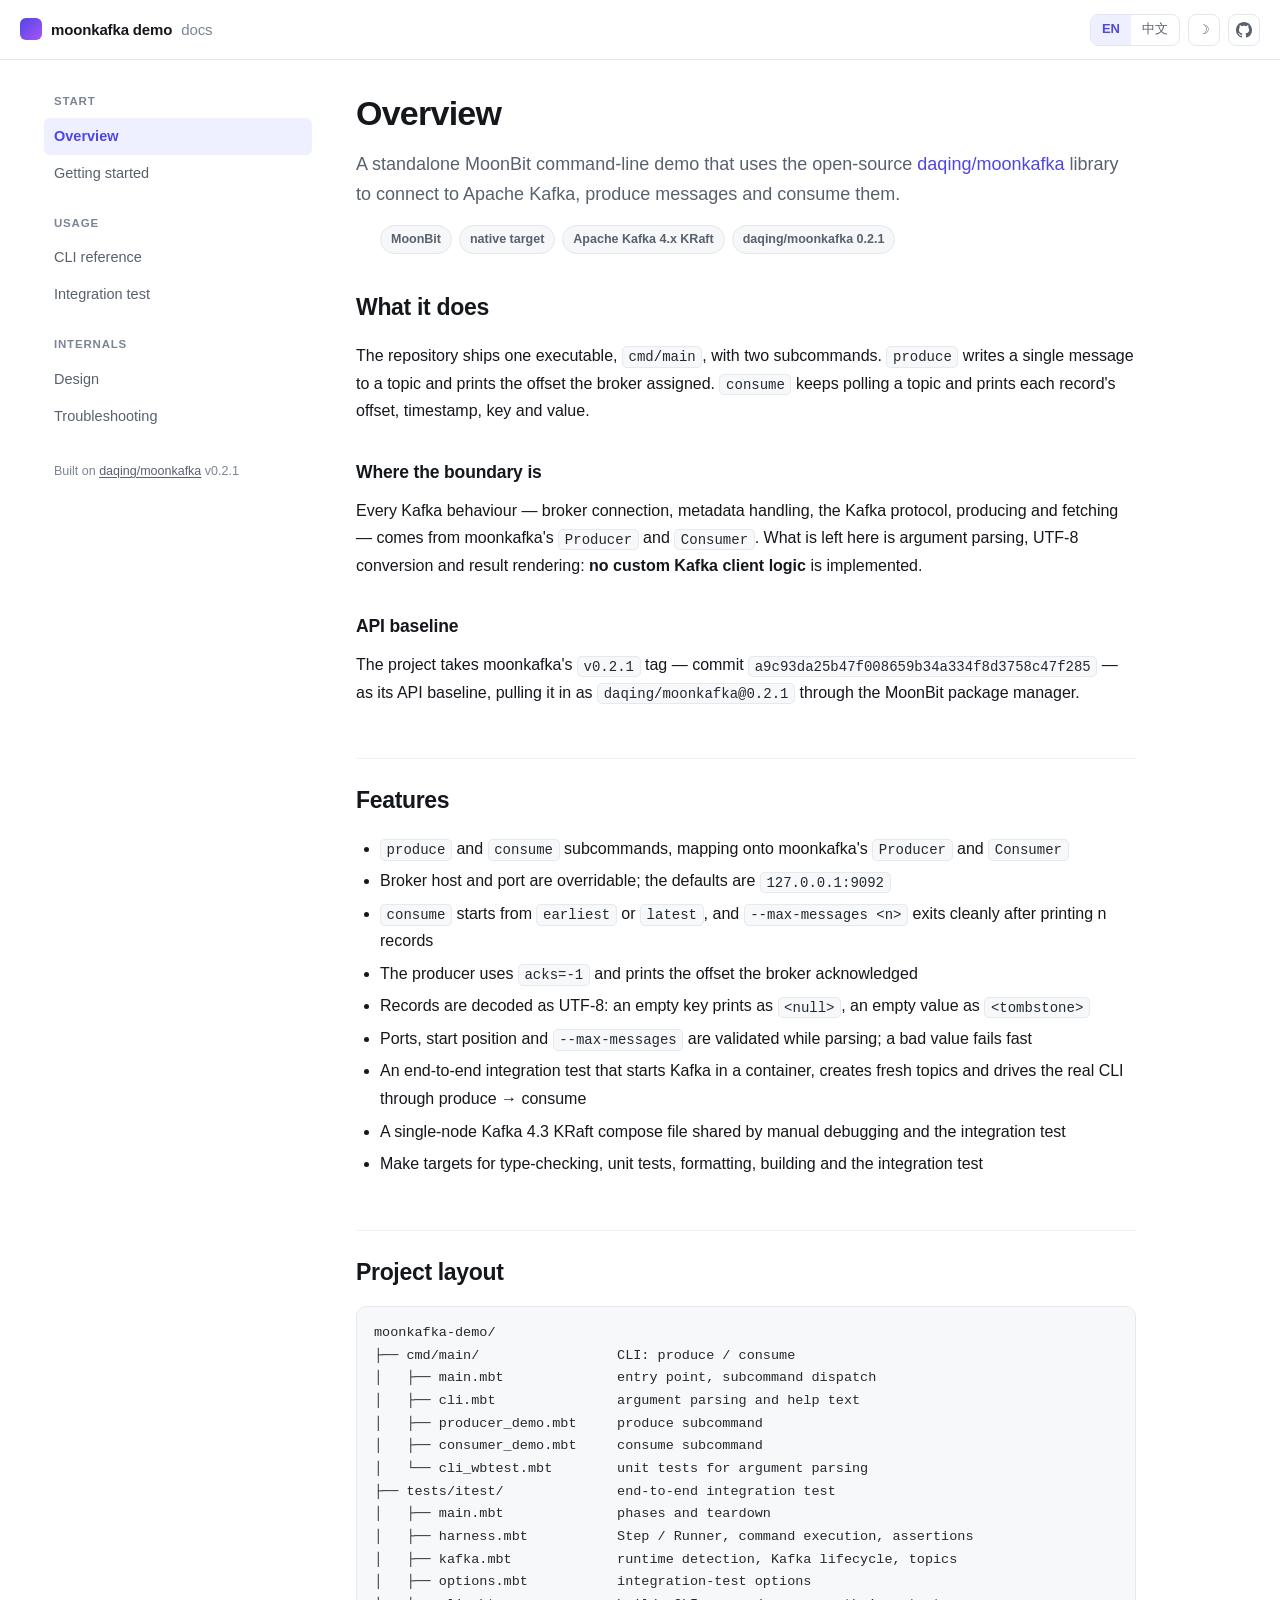
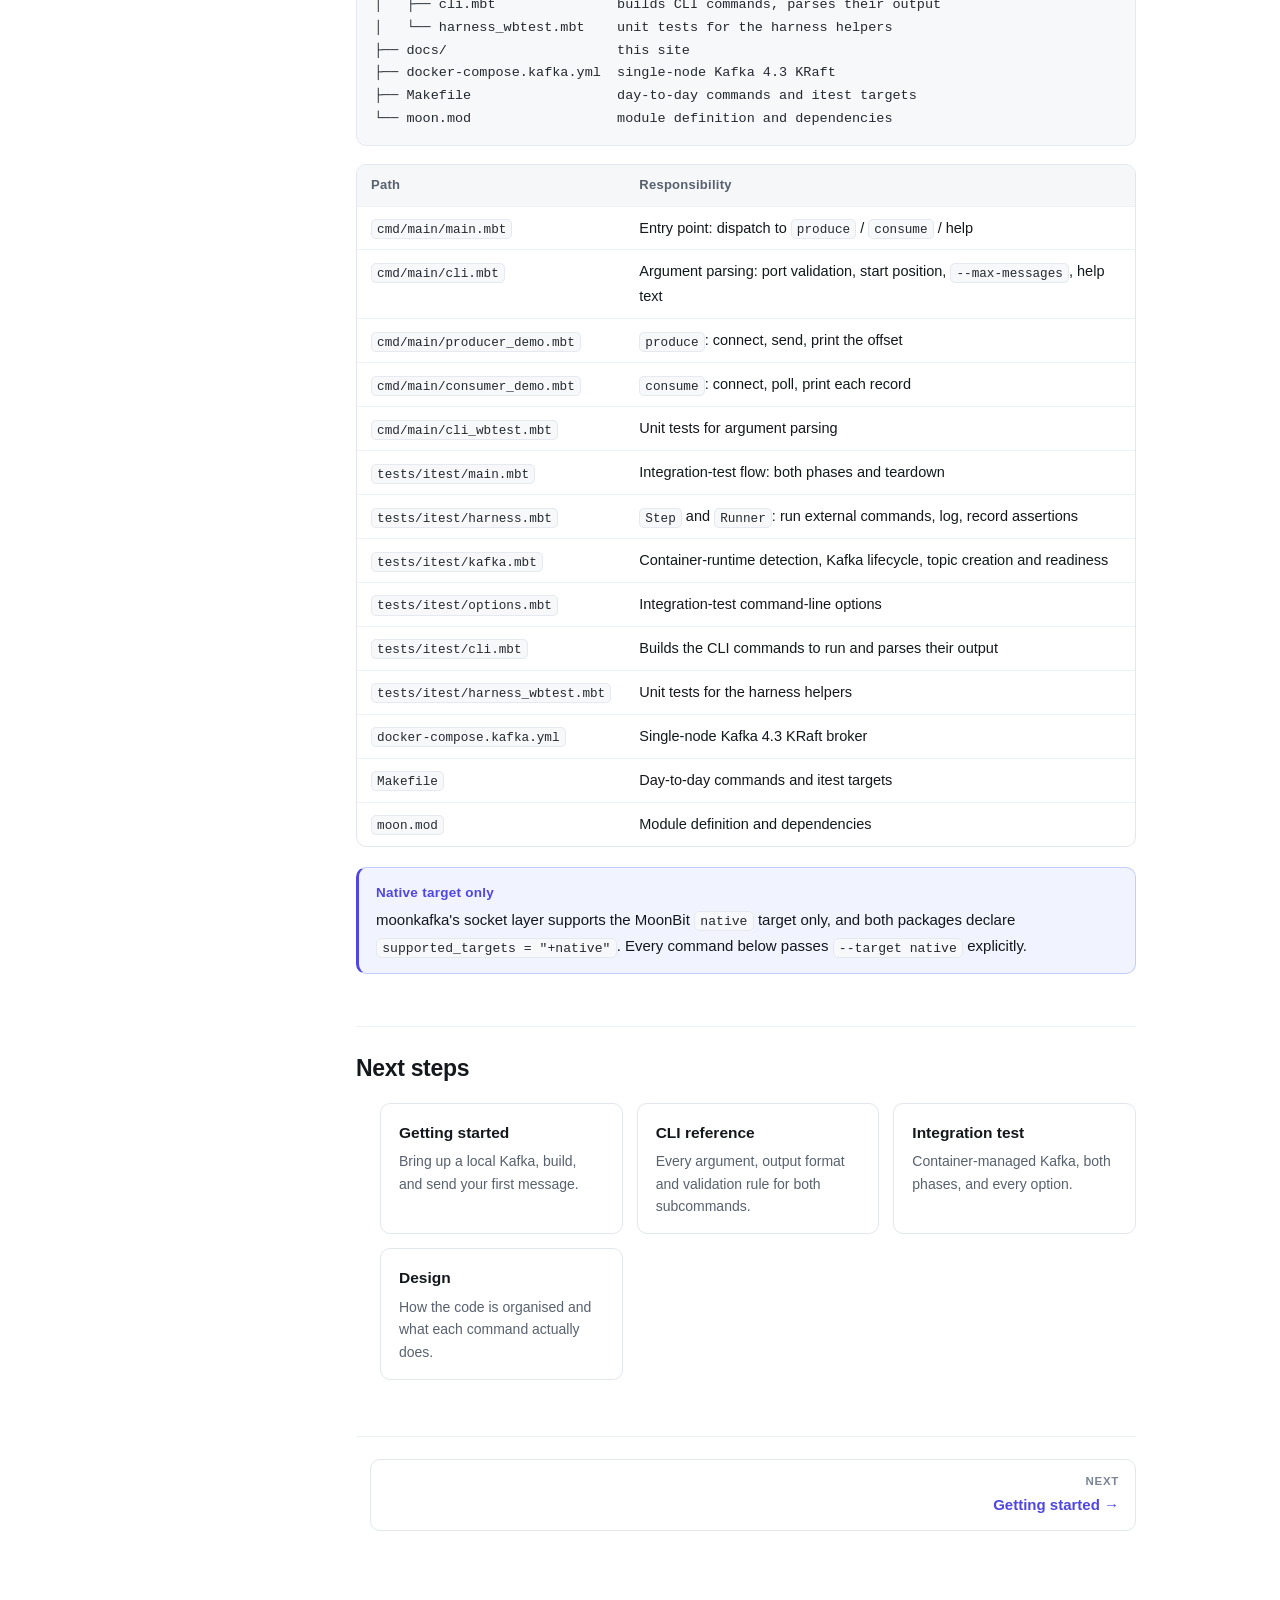
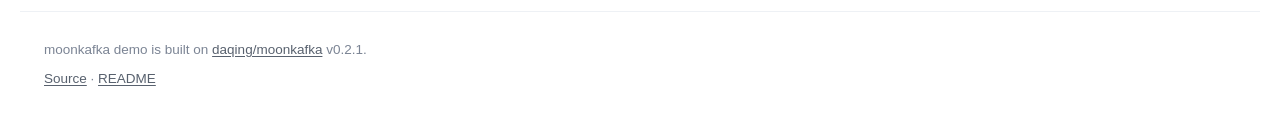
==== commit 39d71d2a: "Put EN first in the language switch English is the default now, so it should read first. Swapped the" ====
--- a/docs/index.html
+++ b/docs/index.html
@@ -35,8 +35,8 @@
   <div class="header-actions">
     <button class="nav-toggle" type="button" aria-expanded="false" aria-controls="sidebar">☰</button>
     <div class="lang-switch" role="group" aria-label="Switch to Chinese">
+      <button type="button" data-lang-set="en" aria-pressed="true">EN</button>
       <button type="button" data-lang-set="zh" aria-pressed="false">中文</button>
-      <button type="button" data-lang-set="en" aria-pressed="true">EN</button>
     </div>
     <button class="theme-toggle" type="button">☽</button>
     <a class="icon-link" href="https://github.com/daqing/moonkafka-demo" aria-label="GitHub">
--- a/docs/assets/style.css
+++ b/docs/assets/style.css
@@ -201,7 +201,13 @@
   cursor: pointer;
 }
 
-.lang-switch button[aria-pressed="true"] {
+/* Drive the highlight from the language on <html> rather than the aria-pressed
+ * hard-coded in the markup: the inline head script sets data-lang before first
+ * paint, so a returning reader whose stored choice is not the default never
+ * sees the wrong button lit. aria-pressed is still kept up to date for
+ * assistive tech, it just no longer decides the colour. */
+:root[data-lang="en"] .lang-switch button[data-lang-set="en"],
+:root[data-lang="zh"] .lang-switch button[data-lang-set="zh"] {
   background: var(--accent-soft);
   color: var(--accent);
 }
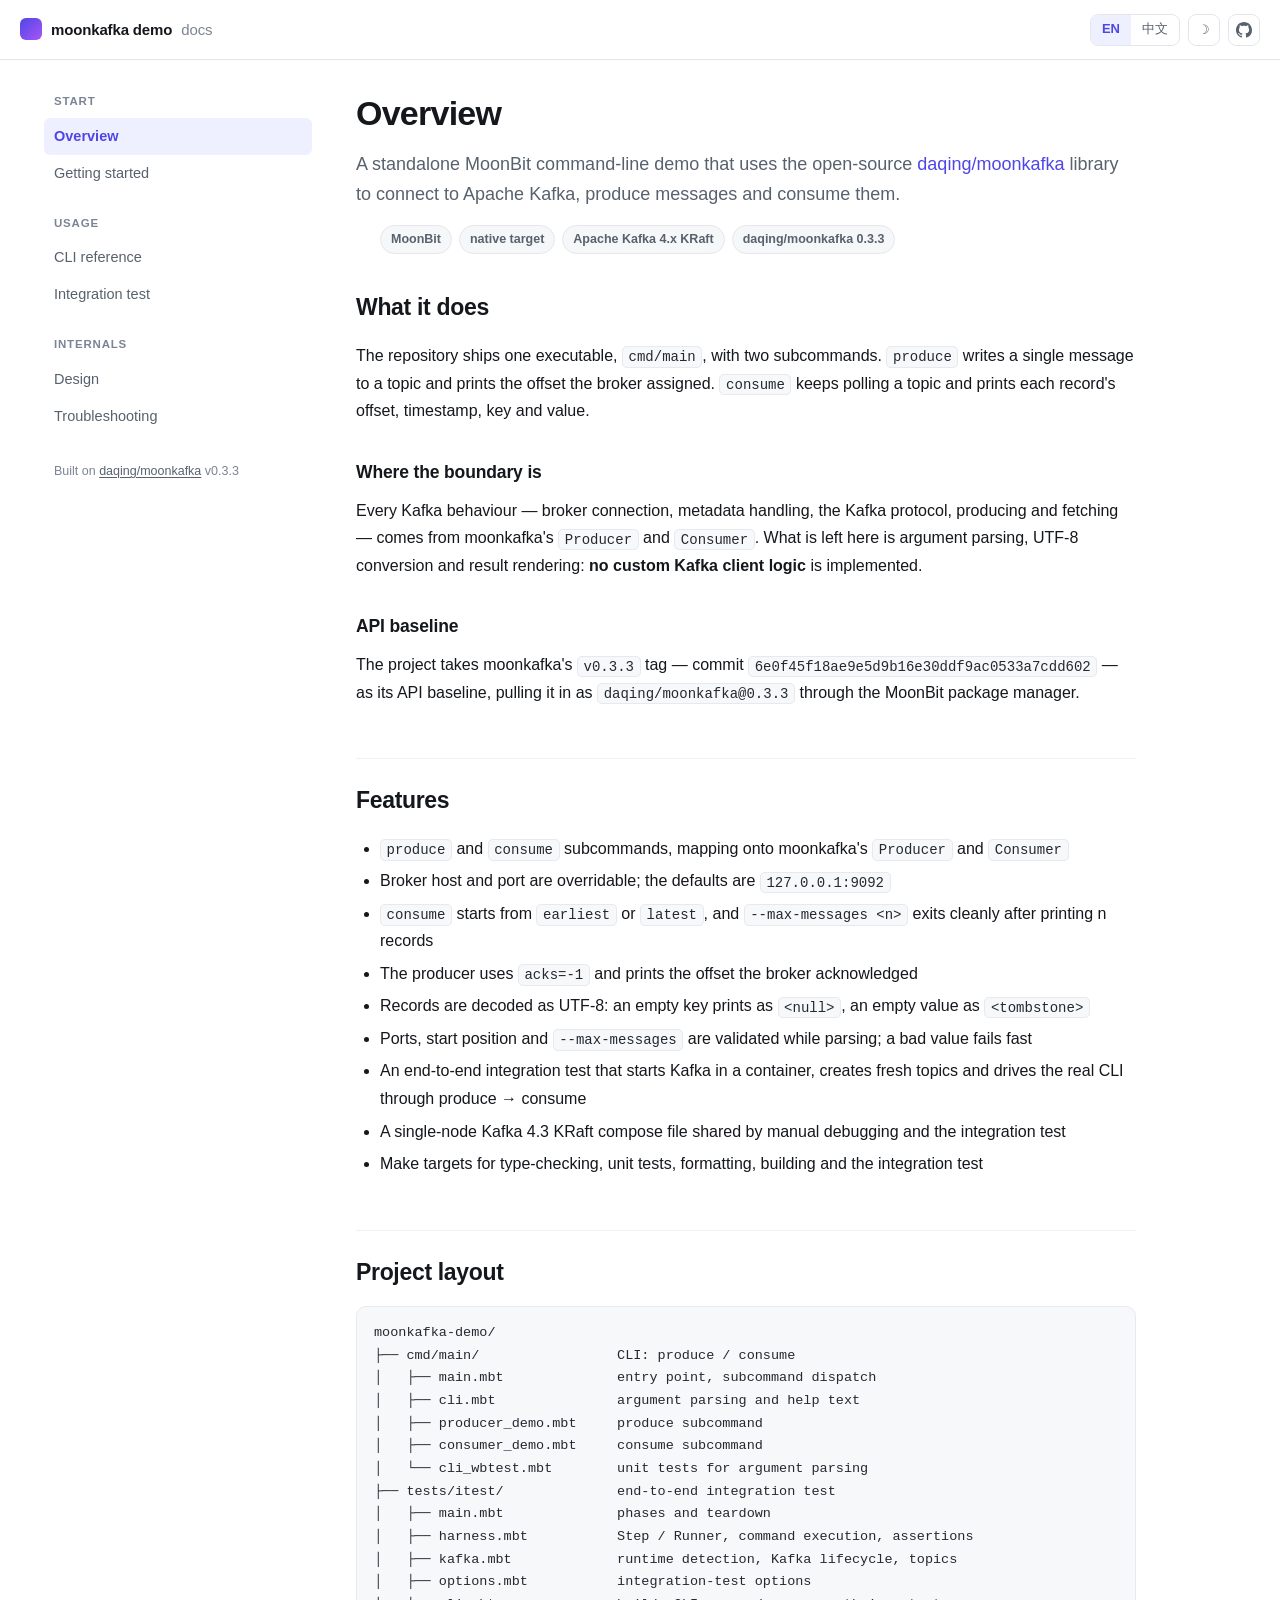
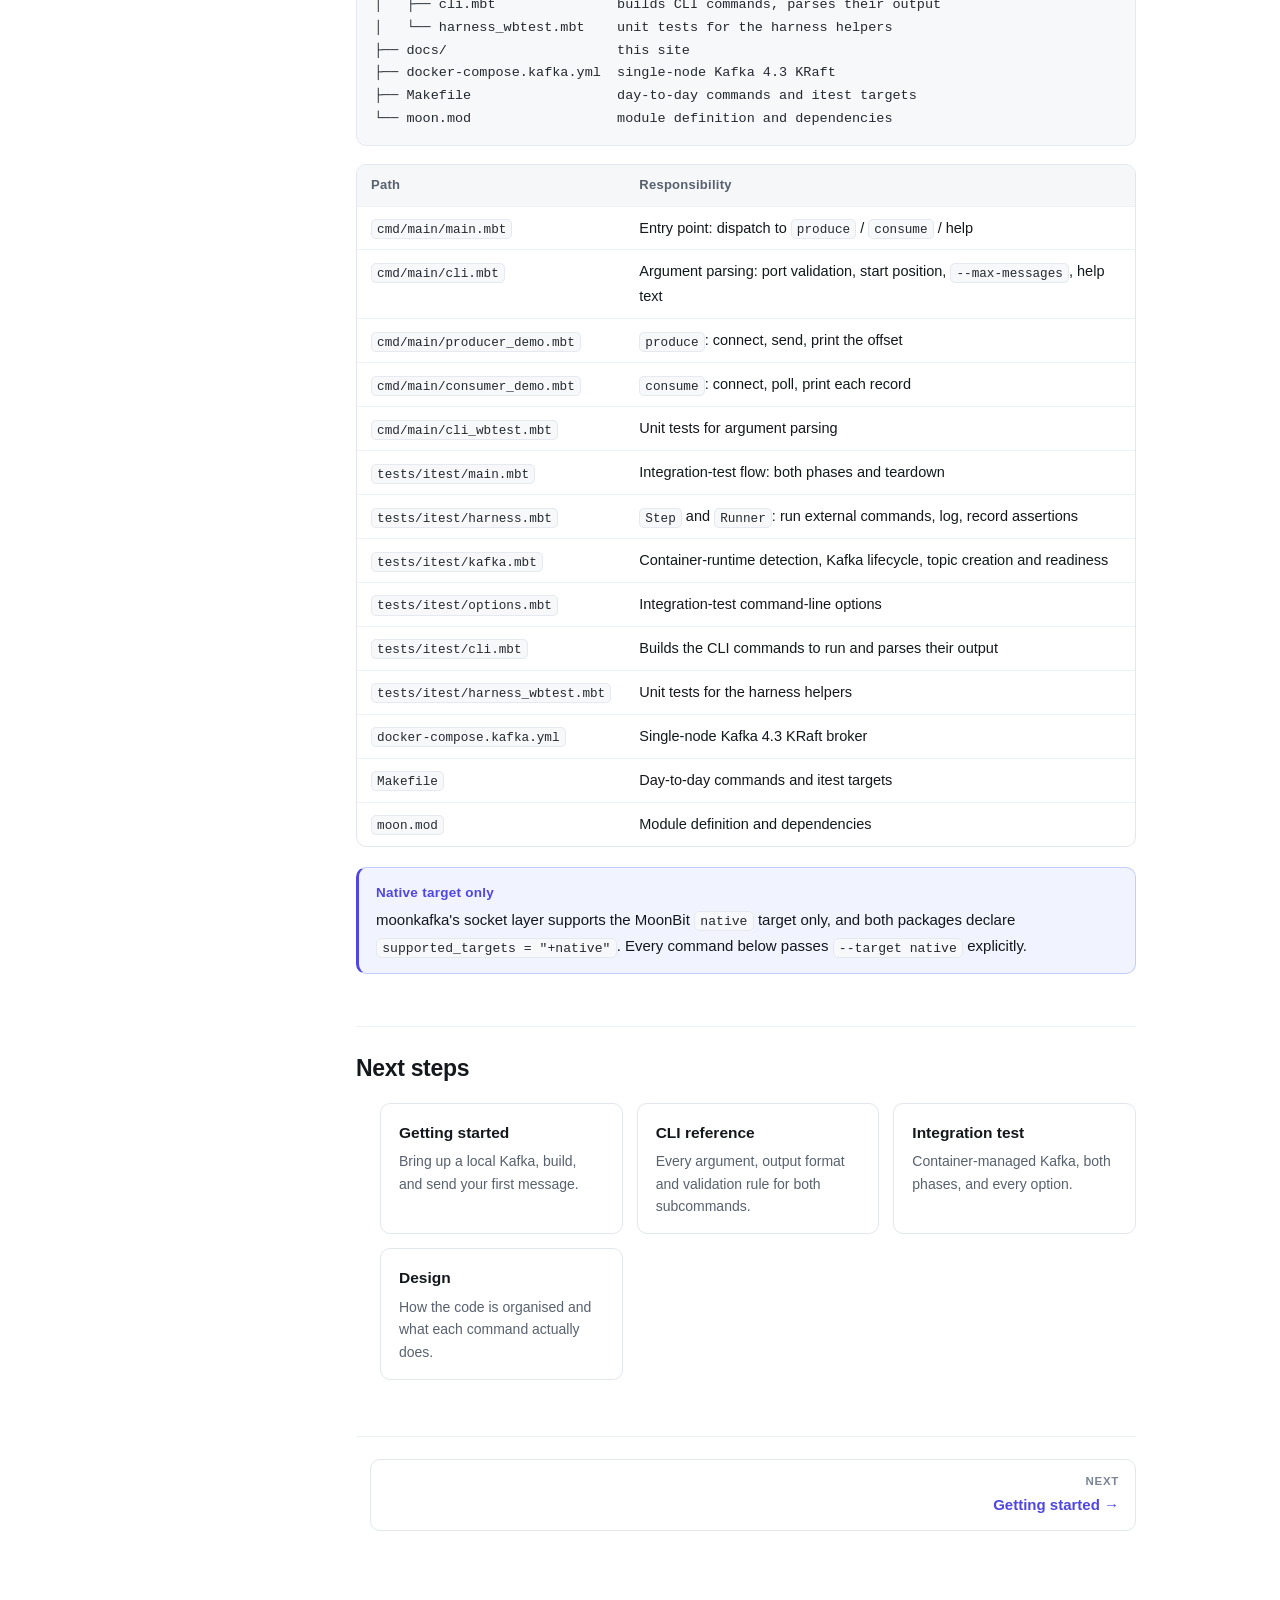
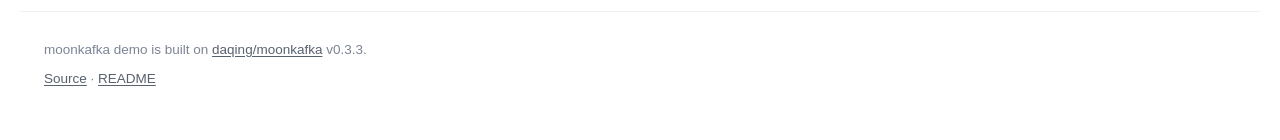
==== commit a7f88f06: "Upgrade moonkafka to 0.3.3 and async to 0.22.4 Refresh the demo against the latest mooncakes.io rele" ====
--- a/docs/index.html
+++ b/docs/index.html
@@ -64,8 +64,8 @@
       <a href="troubleshooting.html"><span data-l="zh">常见问题</span><span data-l="en">Troubleshooting</span></a>
     </div>
     <p class="sidebar-foot">
-      <span data-l="zh">基于 <a href="https://github.com/daqing/moonkafka">daqing/moonkafka</a> v0.2.1</span>
-      <span data-l="en">Built on <a href="https://github.com/daqing/moonkafka">daqing/moonkafka</a> v0.2.1</span>
+      <span data-l="zh">基于 <a href="https://github.com/daqing/moonkafka">daqing/moonkafka</a> v0.3.3</span>
+      <span data-l="en">Built on <a href="https://github.com/daqing/moonkafka">daqing/moonkafka</a> v0.3.3</span>
     </p>
   </nav>
 
@@ -87,7 +87,7 @@
         <li>MoonBit</li>
         <li>native target</li>
         <li>Apache Kafka 4.x KRaft</li>
-        <li>daqing/moonkafka 0.2.1</li>
+        <li>daqing/moonkafka 0.3.3</li>
       </ul>
     </div>
 
@@ -125,14 +125,14 @@
     <h3><span data-l="zh">API 基线</span><span data-l="en">API baseline</span></h3>
 
     <p data-l="zh">
-      项目以 moonkafka 的 <code>v0.2.1</code> 标签提交
-      <code>a9c93da25b47f008659b34a334f8d3758c47f285</code> 为 API 基线，通过 MoonBit
-      包管理器引用 <code>daqing/moonkafka@0.2.1</code>。
+      项目以 moonkafka 的 <code>v0.3.3</code> 标签提交
+      <code>6e0f45f18ae9e5d9b16e30ddf9ac0533a7cdd602</code> 为 API 基线，通过 MoonBit
+      包管理器引用 <code>daqing/moonkafka@0.3.3</code>。
     </p>
     <p data-l="en">
-      The project takes moonkafka's <code>v0.2.1</code> tag — commit
-      <code>a9c93da25b47f008659b34a334f8d3758c47f285</code> — as its API baseline,
-      pulling it in as <code>daqing/moonkafka@0.2.1</code> through the MoonBit
+      The project takes moonkafka's <code>v0.3.3</code> tag — commit
+      <code>6e0f45f18ae9e5d9b16e30ddf9ac0533a7cdd602</code> — as its API baseline,
+      pulling it in as <code>daqing/moonkafka@0.3.3</code> through the MoonBit
       package manager.
     </p>
 
@@ -266,8 +266,8 @@
 
 <footer class="site-footer">
   <p>
-    <span data-l="zh">moonkafka demo 基于 <a href="https://github.com/daqing/moonkafka">daqing/moonkafka</a> v0.2.1 构建。</span>
-    <span data-l="en">moonkafka demo is built on <a href="https://github.com/daqing/moonkafka">daqing/moonkafka</a> v0.2.1.</span>
+    <span data-l="zh">moonkafka demo 基于 <a href="https://github.com/daqing/moonkafka">daqing/moonkafka</a> v0.3.3 构建。</span>
+    <span data-l="en">moonkafka demo is built on <a href="https://github.com/daqing/moonkafka">daqing/moonkafka</a> v0.3.3.</span>
   </p>
   <p>
     <a href="https://github.com/daqing/moonkafka-demo"><span data-l="zh">源码</span><span data-l="en">Source</span></a>
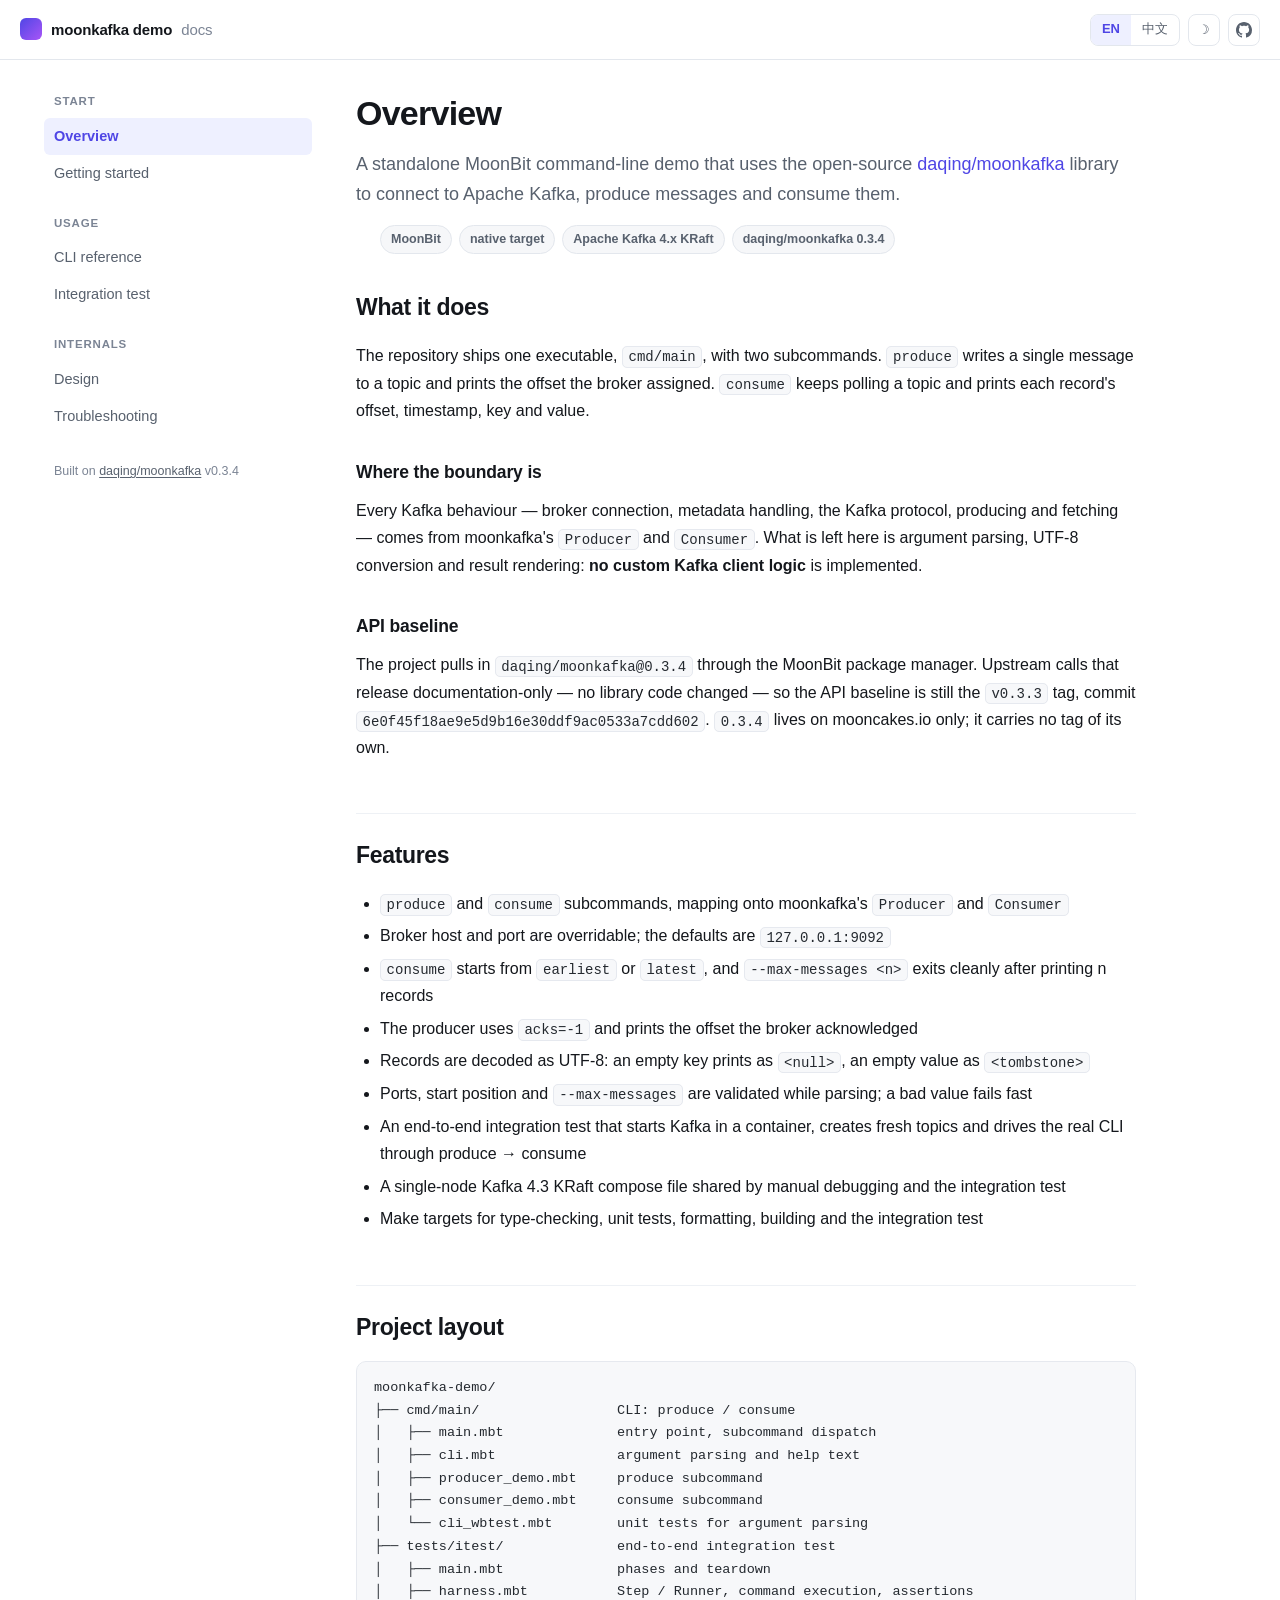
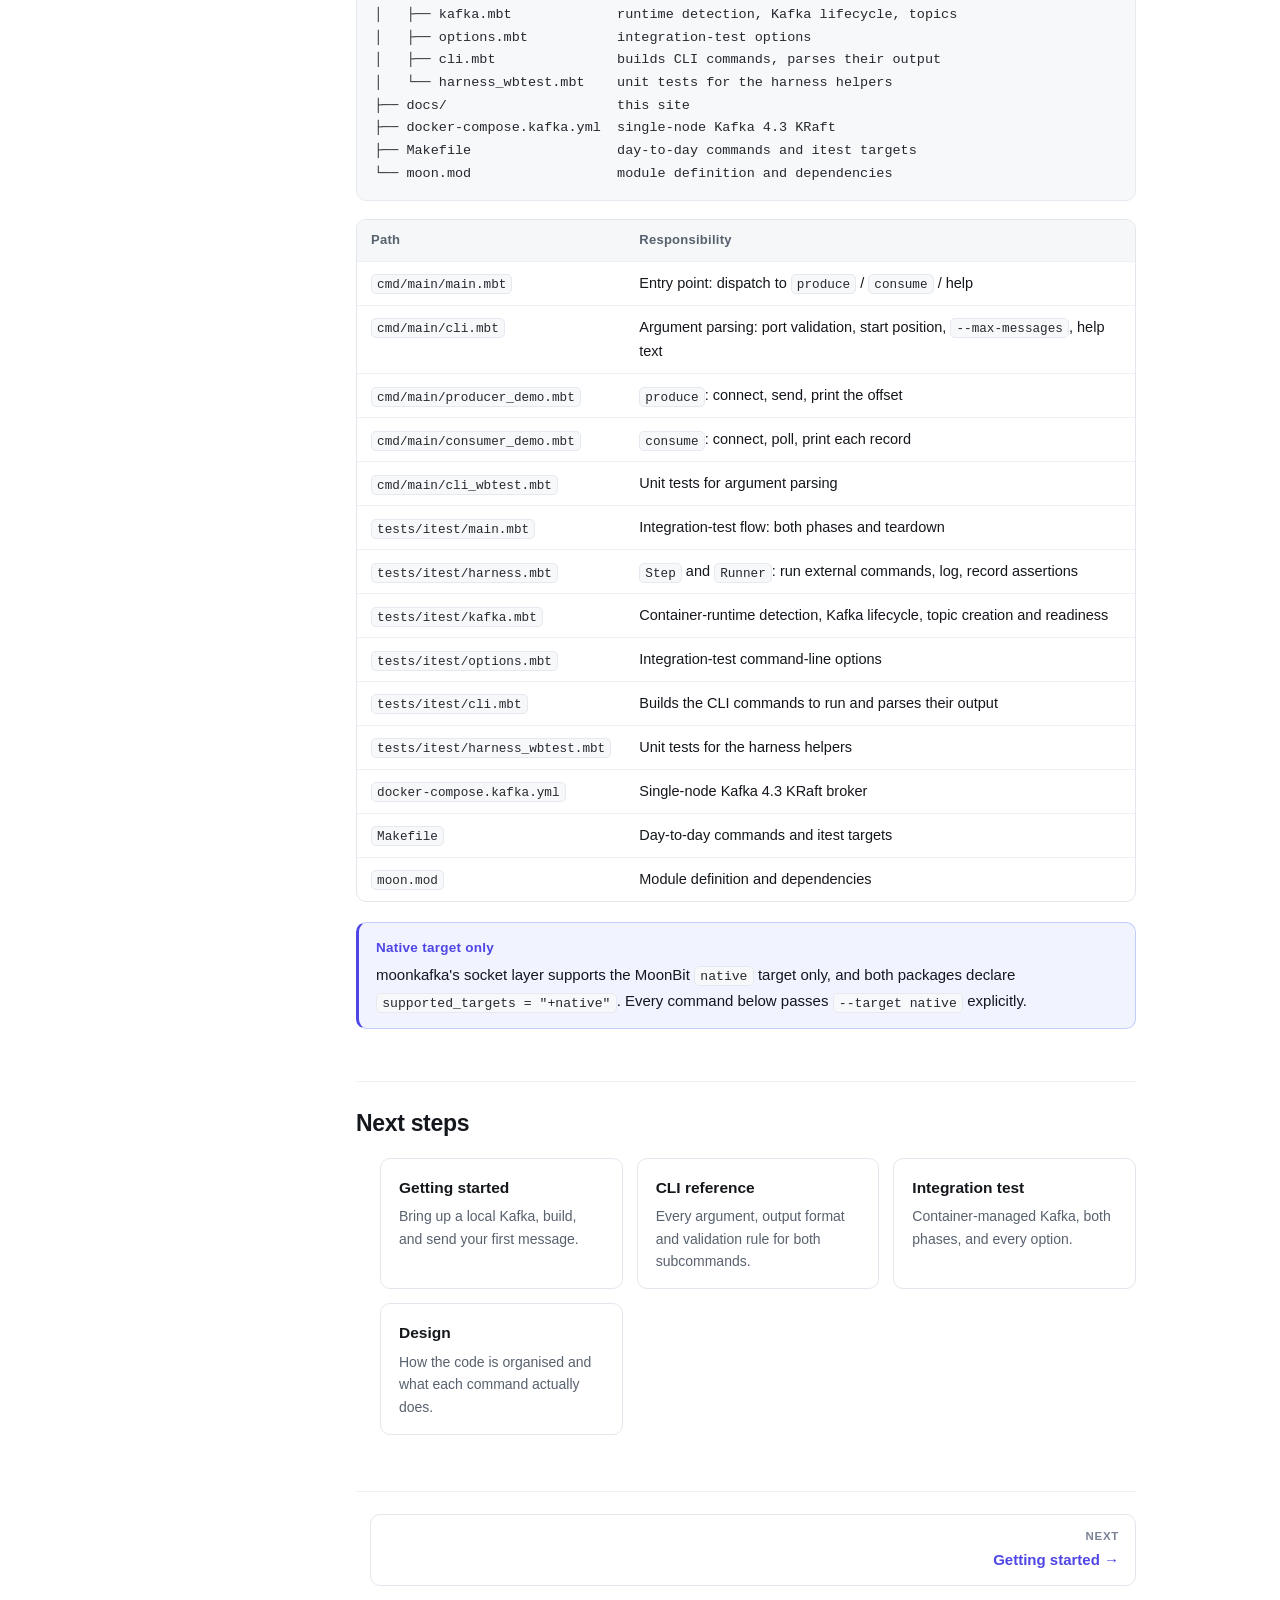
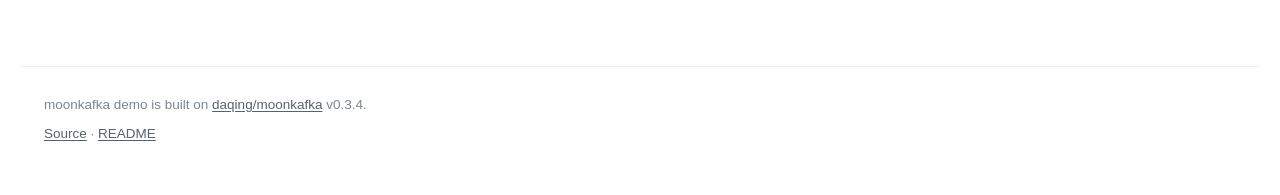
==== commit a9671174: "Upgrade moonkafka to 0.3.4 Refresh the demo against the latest mooncakes.io release. That release is" ====
--- a/docs/index.html
+++ b/docs/index.html
@@ -64,8 +64,8 @@
       <a href="troubleshooting.html"><span data-l="zh">常见问题</span><span data-l="en">Troubleshooting</span></a>
     </div>
     <p class="sidebar-foot">
-      <span data-l="zh">基于 <a href="https://github.com/daqing/moonkafka">daqing/moonkafka</a> v0.3.3</span>
-      <span data-l="en">Built on <a href="https://github.com/daqing/moonkafka">daqing/moonkafka</a> v0.3.3</span>
+      <span data-l="zh">基于 <a href="https://github.com/daqing/moonkafka">daqing/moonkafka</a> v0.3.4</span>
+      <span data-l="en">Built on <a href="https://github.com/daqing/moonkafka">daqing/moonkafka</a> v0.3.4</span>
     </p>
   </nav>
 
@@ -87,7 +87,7 @@
         <li>MoonBit</li>
         <li>native target</li>
         <li>Apache Kafka 4.x KRaft</li>
-        <li>daqing/moonkafka 0.3.3</li>
+        <li>daqing/moonkafka 0.3.4</li>
       </ul>
     </div>
 
@@ -125,15 +125,17 @@
     <h3><span data-l="zh">API 基线</span><span data-l="en">API baseline</span></h3>
 
     <p data-l="zh">
-      项目以 moonkafka 的 <code>v0.3.3</code> 标签提交
-      <code>6e0f45f18ae9e5d9b16e30ddf9ac0533a7cdd602</code> 为 API 基线，通过 MoonBit
-      包管理器引用 <code>daqing/moonkafka@0.3.3</code>。
+      项目通过 MoonBit 包管理器引用 <code>daqing/moonkafka@0.3.4</code>。上游称该版本为
+      纯文档发布——没有任何库代码改动——因此 API 基线仍是 <code>v0.3.3</code> 标签提交
+      <code>6e0f45f18ae9e5d9b16e30ddf9ac0533a7cdd602</code>。<code>0.3.4</code>
+      只发布在 mooncakes.io 上，没有自己的 tag。
     </p>
     <p data-l="en">
-      The project takes moonkafka's <code>v0.3.3</code> tag — commit
-      <code>6e0f45f18ae9e5d9b16e30ddf9ac0533a7cdd602</code> — as its API baseline,
-      pulling it in as <code>daqing/moonkafka@0.3.3</code> through the MoonBit
-      package manager.
+      The project pulls in <code>daqing/moonkafka@0.3.4</code> through the MoonBit
+      package manager. Upstream calls that release documentation-only — no library
+      code changed — so the API baseline is still the <code>v0.3.3</code> tag,
+      commit <code>6e0f45f18ae9e5d9b16e30ddf9ac0533a7cdd602</code>. <code>0.3.4</code>
+      lives on mooncakes.io only; it carries no tag of its own.
     </p>
 
     <h2><span data-l="zh">功能</span><span data-l="en">Features</span></h2>
@@ -266,8 +268,8 @@
 
 <footer class="site-footer">
   <p>
-    <span data-l="zh">moonkafka demo 基于 <a href="https://github.com/daqing/moonkafka">daqing/moonkafka</a> v0.3.3 构建。</span>
-    <span data-l="en">moonkafka demo is built on <a href="https://github.com/daqing/moonkafka">daqing/moonkafka</a> v0.3.3.</span>
+    <span data-l="zh">moonkafka demo 基于 <a href="https://github.com/daqing/moonkafka">daqing/moonkafka</a> v0.3.4 构建。</span>
+    <span data-l="en">moonkafka demo is built on <a href="https://github.com/daqing/moonkafka">daqing/moonkafka</a> v0.3.4.</span>
   </p>
   <p>
     <a href="https://github.com/daqing/moonkafka-demo"><span data-l="zh">源码</span><span data-l="en">Source</span></a>
